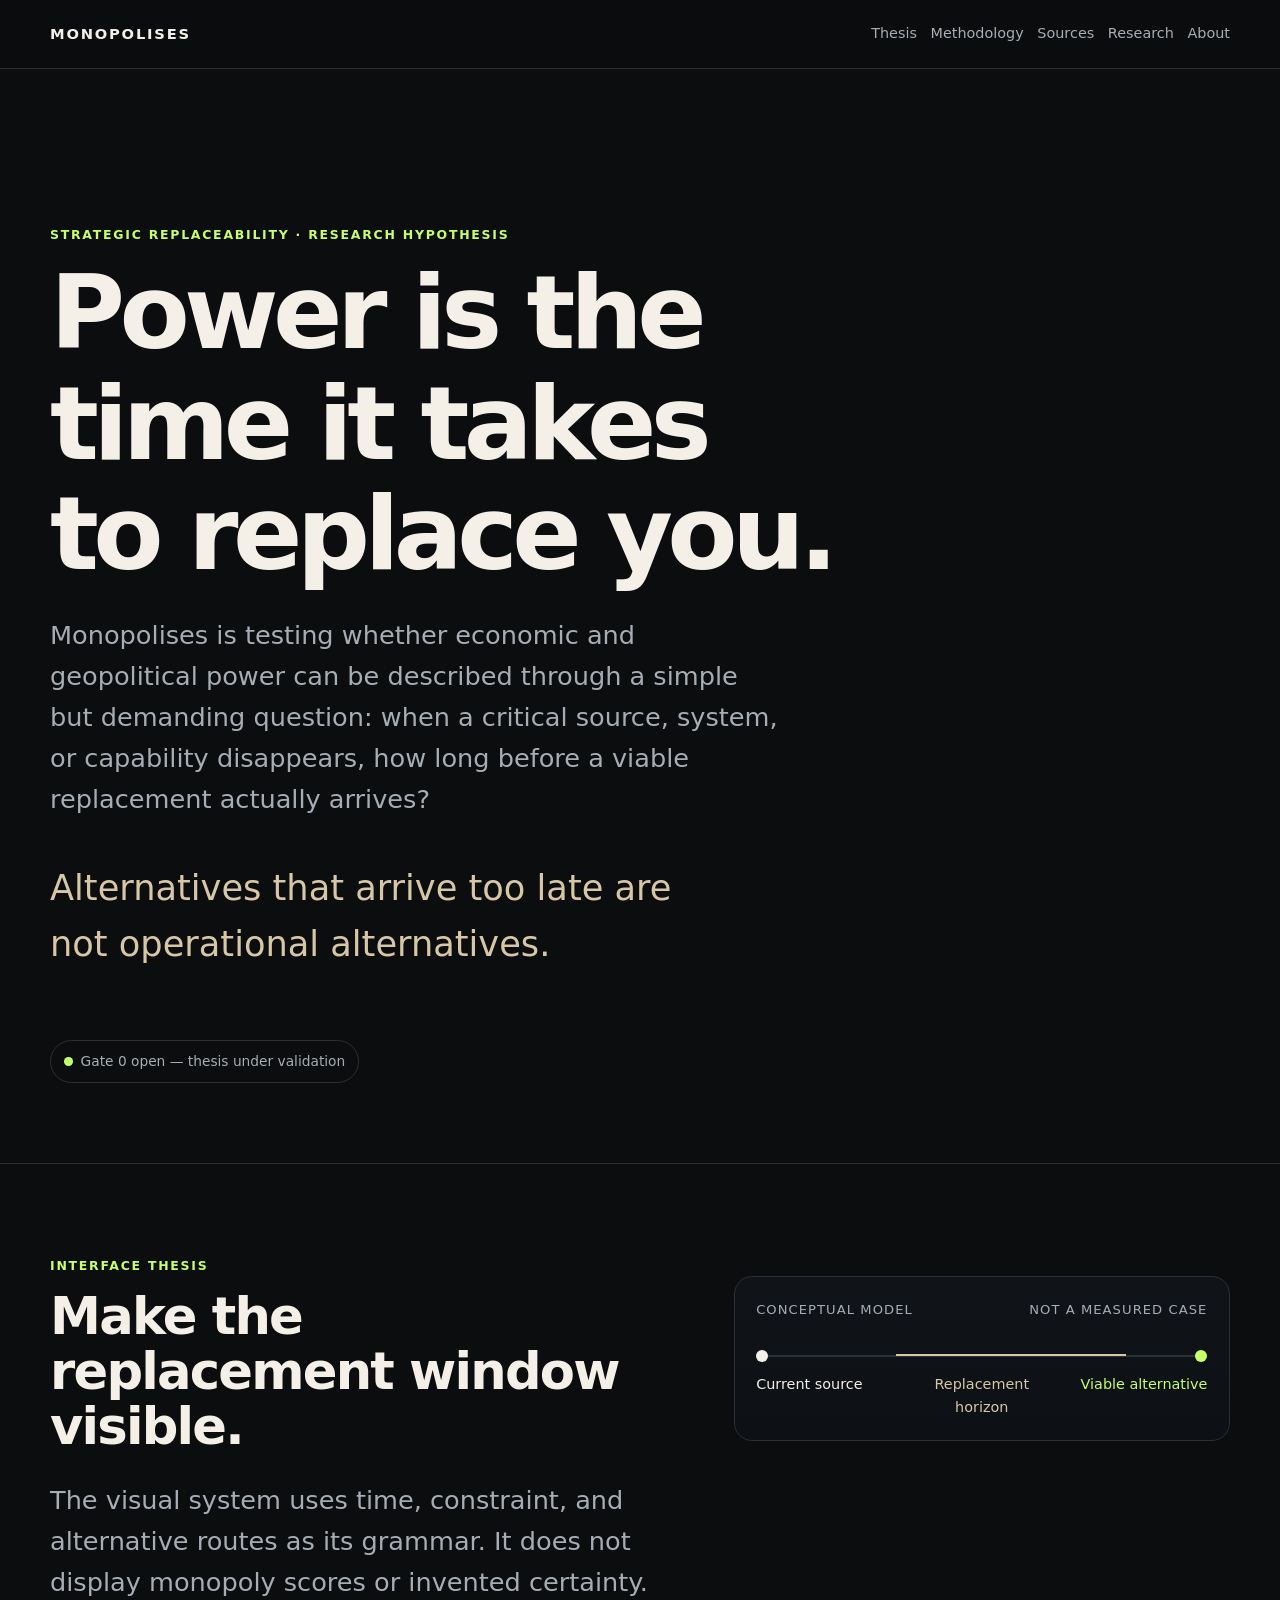
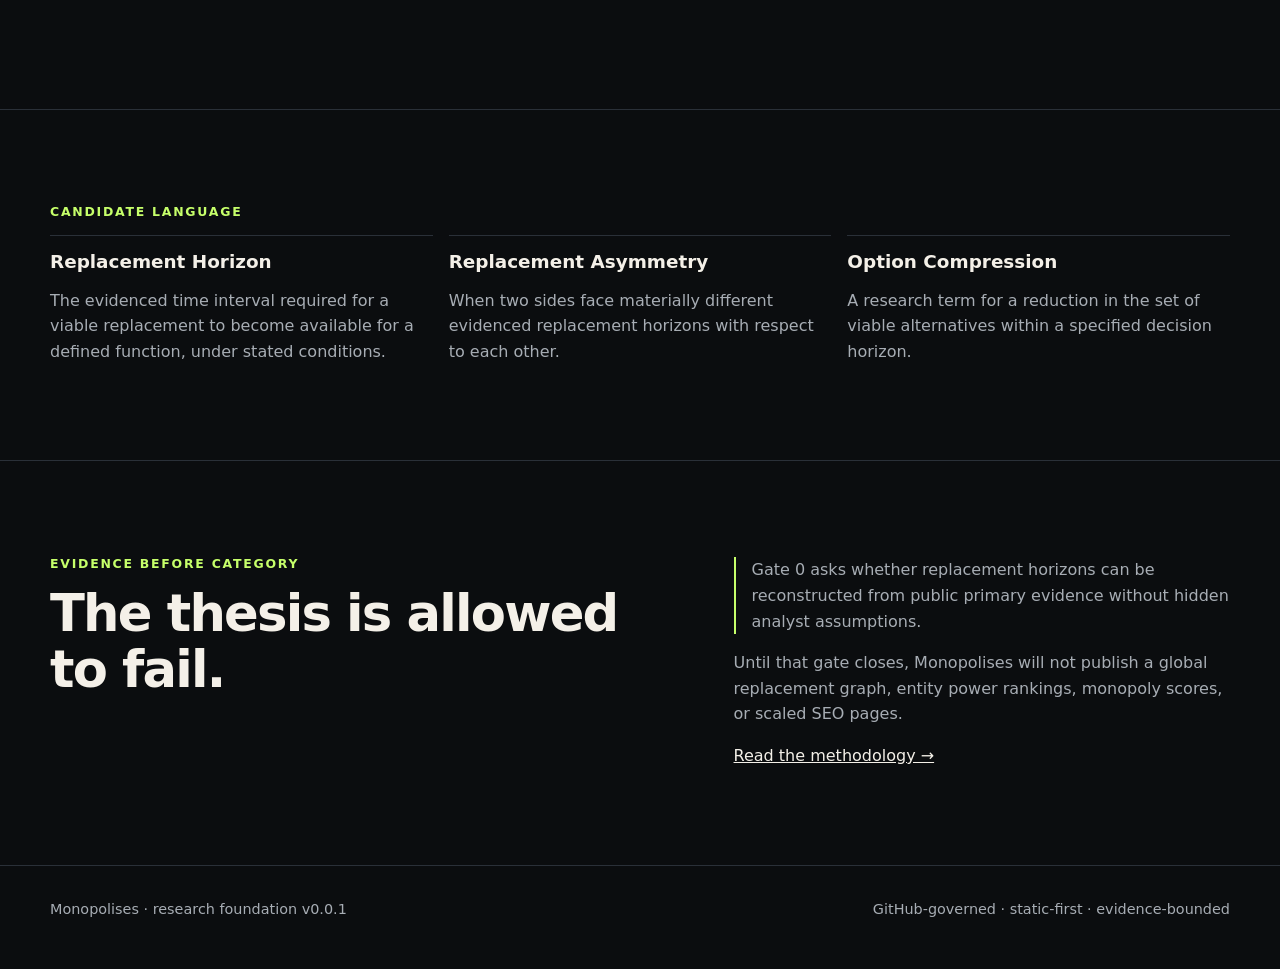
==== index.html @ 6e31a540 "Add Monopolises foundation v0.0.1" ====
<!doctype html>
<html lang="en">
<head>
  <meta charset="utf-8">
  <meta name="viewport" content="width=device-width,initial-scale=1">
  <title>Monopolises — Strategic Replaceability Research</title>
  <meta name="description" content="Monopolises is testing strategic replaceability: whether power can be understood through the evidenced time required to replace a critical source, system, or capability.">
  <link rel="canonical" href="https://monopolises.com/">
  <meta name="robots" content="index,follow,max-image-preview:large">
  <meta property="og:type" content="website">
  <meta property="og:title" content="Monopolises — Strategic Replaceability Research">
  <meta property="og:description" content="Power is the time it takes to replace you — a research thesis under validation.">
  <meta property="og:url" content="https://monopolises.com/">
  <link rel="stylesheet" href="/styles.css">
  <script type="application/ld+json">{"@context":"https://schema.org","@type":"WebSite","name":"Monopolises","url":"https://monopolises.com/","description":"A governed research project testing strategic replaceability and replacement horizons."}</script>
</head>
<body>
<header class="site-header">
  <div class="wrap nav">
    <a class="brand" href="/">MONOPOLISES</a>
    <nav class="nav-links" aria-label="Primary">
      <a href="/thesis/">Thesis</a><a href="/methodology/">Methodology</a><a href="/sources/">Sources</a><a href="/research/">Research</a><a href="/about/">About</a>
    </nav>
  </div>
</header>
<main>
  <section class="hero">
    <div class="wrap">
      <p class="kicker">Strategic replaceability · research hypothesis</p>
      <h1>Power is the time it takes to replace you.</h1>
      <p class="lede">Monopolises is testing whether economic and geopolitical power can be described through a simple but demanding question: when a critical source, system, or capability disappears, how long before a viable replacement actually arrives?</p>
      <p class="thesis-line">Alternatives that arrive too late are not operational alternatives.</p>
      <div class="status">Gate 0 open — thesis under validation</div>
    </div>
  </section>

  <section class="section">
    <div class="wrap grid-2">
      <div>
        <p class="kicker">Interface thesis</p>
        <h2>Make the replacement window visible.</h2>
        <p class="lede">The visual system uses time, constraint, and alternative routes as its grammar. It does not display monopoly scores or invented certainty.</p>
      </div>
      <div class="horizon" role="img" aria-label="Conceptual replacement horizon from current source to viable alternative, with an evidence-bounded interval between them.">
        <div class="horizon-head"><span>Conceptual model</span><span>Not a measured case</span></div>
        <div class="track"><span class="window"></span></div>
        <div class="markers"><div>Current source</div><div>Replacement horizon</div><div>Viable alternative</div></div>
      </div>
    </div>
  </section>

  <section class="section">
    <div class="wrap">
      <p class="kicker">Candidate language</p>
      <div class="cards">
        <article class="card"><h3>Replacement Horizon</h3><p>The evidenced time interval required for a viable replacement to become available for a defined function, under stated conditions.</p></article>
        <article class="card"><h3>Replacement Asymmetry</h3><p>When two sides face materially different evidenced replacement horizons with respect to each other.</p></article>
        <article class="card"><h3>Option Compression</h3><p>A research term for a reduction in the set of viable alternatives within a specified decision horizon.</p></article>
      </div>
    </div>
  </section>

  <section class="section">
    <div class="wrap grid-2">
      <div><p class="kicker">Evidence before category</p><h2>The thesis is allowed to fail.</h2></div>
      <div>
        <p class="callout">Gate 0 asks whether replacement horizons can be reconstructed from public primary evidence without hidden analyst assumptions.</p>
        <p class="muted">Until that gate closes, Monopolises will not publish a global replacement graph, entity power rankings, monopoly scores, or scaled SEO pages.</p>
        <p><a href="/methodology/">Read the methodology →</a></p>
      </div>
    </div>
  </section>
</main>
<footer><div class="wrap"><span>Monopolises · research foundation v0.0.1</span><span>GitHub-governed · static-first · evidence-bounded</span></div></footer>
</body>
</html>
---- styles.css ----
:root {
  --bg: #0b0d0f;
  --panel: #11151a;
  --text: #f4f0e8;
  --muted: #a7adb4;
  --line: #2a3038;
  --signal: #c6ff6a;
  --warm: #d7c7a7;
  --max: 1180px;
}

* { box-sizing: border-box; }
html { scroll-behavior: smooth; }
body {
  margin: 0;
  font-family: Inter, ui-sans-serif, system-ui, -apple-system, BlinkMacSystemFont, "Segoe UI", sans-serif;
  background: var(--bg);
  color: var(--text);
  line-height: 1.6;
}
a { color: inherit; }
a:focus-visible { outline: 2px solid var(--signal); outline-offset: 4px; }
.wrap { width: min(calc(100% - 2rem), var(--max)); margin-inline: auto; }
.site-header {
  position: sticky;
  top: 0;
  z-index: 10;
  backdrop-filter: blur(12px);
  background: color-mix(in srgb, var(--bg) 86%, transparent);
  border-bottom: 1px solid var(--line);
}
.nav { display: flex; align-items: center; justify-content: space-between; gap: 1rem; min-height: 68px; }
.brand { text-decoration: none; font-weight: 800; letter-spacing: .12em; font-size: .92rem; }
.nav-links { display: flex; flex-wrap: wrap; gap: .85rem; }
.nav-links a { text-decoration: none; color: var(--muted); font-size: .9rem; }
.nav-links a:hover { color: var(--text); }
.hero { padding: 9rem 0 5rem; }
.kicker { color: var(--signal); text-transform: uppercase; letter-spacing: .14em; font-size: .78rem; font-weight: 700; }
h1, h2, h3 { line-height: 1.08; margin: 0 0 1rem; }
h1 { font-size: clamp(3rem, 8vw, 7.4rem); letter-spacing: -.055em; max-width: 11ch; }
h2 { font-size: clamp(2rem, 4vw, 3.6rem); letter-spacing: -.035em; }
h3 { font-size: 1.15rem; }
.lede { font-size: clamp(1.2rem, 2vw, 1.7rem); color: var(--muted); max-width: 46rem; }
.thesis-line { margin-top: 2.5rem; font-size: clamp(1.35rem, 3vw, 2.2rem); max-width: 28ch; color: var(--warm); }
.status { display: inline-flex; gap: .5rem; align-items: center; margin-top: 2rem; padding: .6rem .8rem; border: 1px solid var(--line); border-radius: 999px; color: var(--muted); font-size: .86rem; }
.status::before { content: ""; width: .55rem; height: .55rem; border-radius: 50%; background: var(--signal); }
.section { padding: 5rem 0; border-top: 1px solid var(--line); }
.grid-2 { display: grid; grid-template-columns: 1.1fr .9fr; gap: clamp(2rem, 6vw, 6rem); align-items: start; }
.panel { border: 1px solid var(--line); background: var(--panel); padding: 1.25rem; border-radius: 16px; }
.horizon { margin-top: 2rem; border: 1px solid var(--line); border-radius: 18px; padding: 1.35rem; background: linear-gradient(180deg, #101419, #0d1014); }
.horizon-head { display:flex; justify-content:space-between; gap:1rem; color:var(--muted); font-size:.82rem; text-transform:uppercase; letter-spacing:.08em; }
.track { position: relative; margin: 2.2rem 0 1rem; height: 2px; background: var(--line); }
.track::before { content:""; position:absolute; left:0; top:-5px; width:12px; height:12px; border-radius:50%; background:var(--text); }
.track::after { content:""; position:absolute; right:0; top:-5px; width:12px; height:12px; border-radius:50%; background:var(--signal); }
.window { position:absolute; left:31%; right:18%; top:-1px; height:2px; background:var(--warm); }
.markers { display:grid; grid-template-columns: 1fr 1fr 1fr; gap:1rem; font-size:.9rem; }
.markers div:nth-child(2) { text-align:center; color:var(--warm); }
.markers div:nth-child(3) { text-align:right; color:var(--signal); }
.cards { display:grid; grid-template-columns:repeat(3,minmax(0,1fr)); gap:1rem; }
.card { border-top: 1px solid var(--line); padding-top: 1rem; }
.card p, .muted { color: var(--muted); }
.callout { border-left: 2px solid var(--signal); padding-left: 1rem; color: var(--muted); }
.content { max-width: 760px; }
.content p, .content li { color: var(--muted); }
.content strong { color: var(--text); }
.content code { color: var(--signal); }
.breadcrumb { padding-top: 2rem; color: var(--muted); font-size: .9rem; }
.breadcrumb a { color: var(--muted); }
.page-head { padding: 5rem 0 3rem; }
.page-head h1 { font-size: clamp(2.8rem, 6vw, 5.2rem); max-width: 13ch; }
footer { border-top:1px solid var(--line); padding:2rem 0 3rem; color:var(--muted); font-size:.9rem; }
footer .wrap { display:flex; justify-content:space-between; gap:1rem; flex-wrap:wrap; }

@media (max-width: 800px) {
  .hero { padding-top: 6rem; }
  .grid-2, .cards { grid-template-columns: 1fr; }
  .nav { align-items:flex-start; padding-block: 1rem; }
  .nav-links { justify-content:flex-end; }
}

@media (prefers-reduced-motion: reduce) {
  html { scroll-behavior: auto; }
}
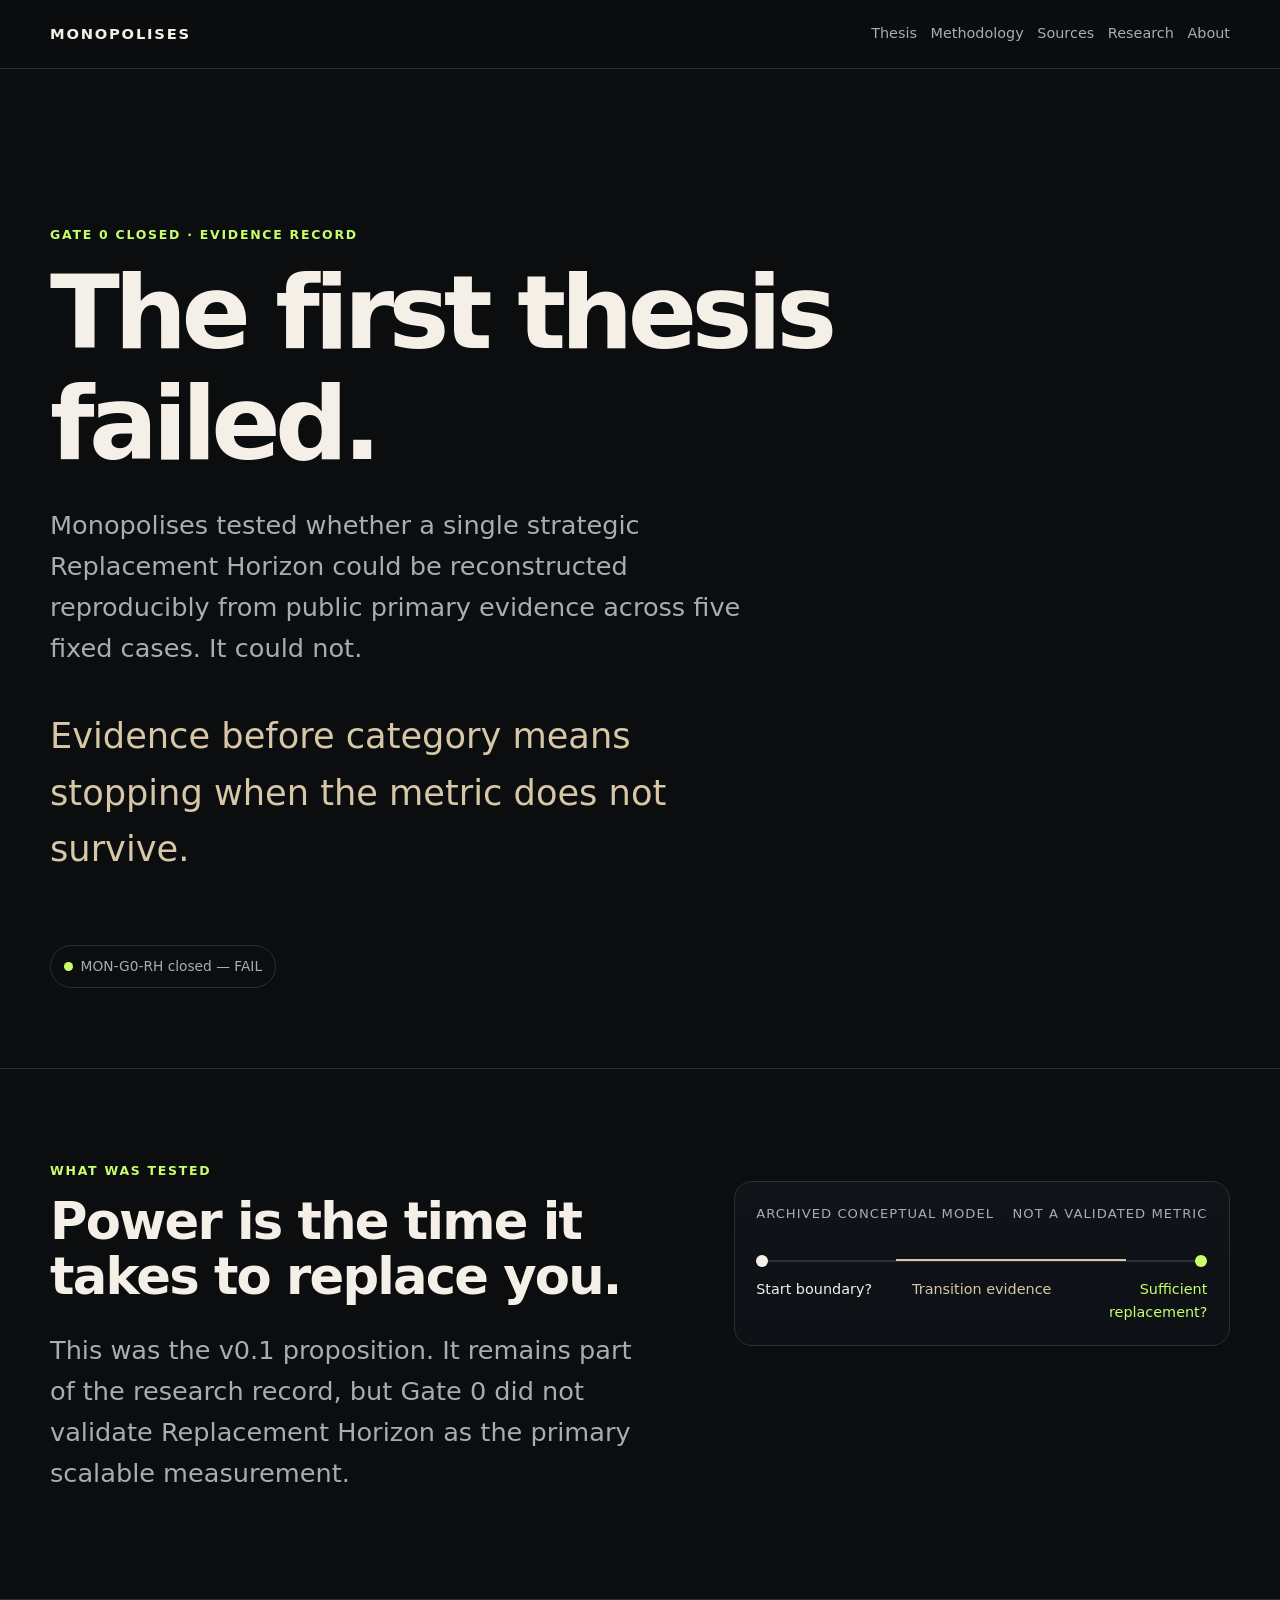
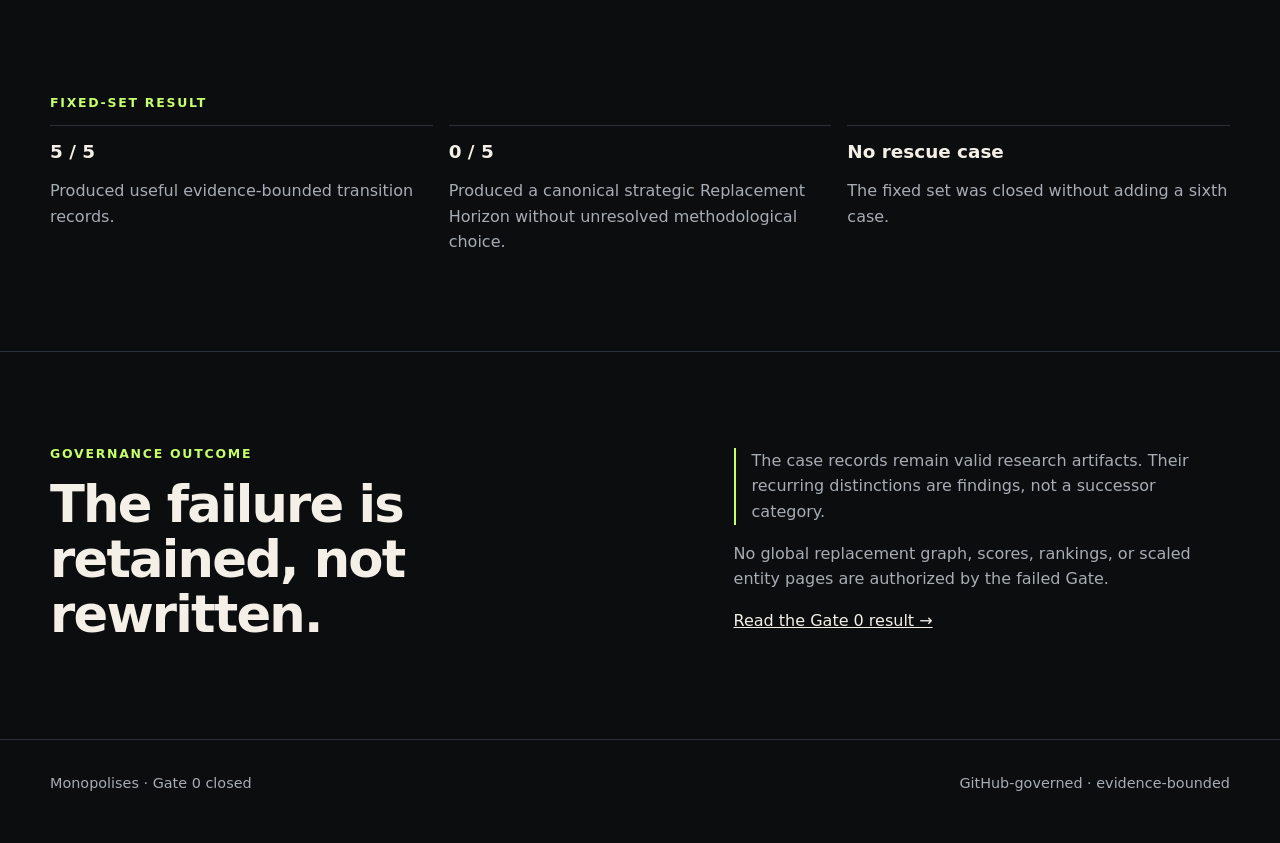
==== commit ea91eabe: "Add files via upload" ====
--- a/index.html
+++ b/index.html
@@ -1,76 +1,6 @@
-<!doctype html>
-<html lang="en">
-<head>
-  <meta charset="utf-8">
-  <meta name="viewport" content="width=device-width,initial-scale=1">
-  <title>Monopolises — Strategic Replaceability Research</title>
-  <meta name="description" content="Monopolises is testing strategic replaceability: whether power can be understood through the evidenced time required to replace a critical source, system, or capability.">
-  <link rel="canonical" href="https://monopolises.com/">
-  <meta name="robots" content="index,follow,max-image-preview:large">
-  <meta property="og:type" content="website">
-  <meta property="og:title" content="Monopolises — Strategic Replaceability Research">
-  <meta property="og:description" content="Power is the time it takes to replace you — a research thesis under validation.">
-  <meta property="og:url" content="https://monopolises.com/">
-  <link rel="stylesheet" href="/styles.css">
-  <script type="application/ld+json">{"@context":"https://schema.org","@type":"WebSite","name":"Monopolises","url":"https://monopolises.com/","description":"A governed research project testing strategic replaceability and replacement horizons."}</script>
-</head>
-<body>
-<header class="site-header">
-  <div class="wrap nav">
-    <a class="brand" href="/">MONOPOLISES</a>
-    <nav class="nav-links" aria-label="Primary">
-      <a href="/thesis/">Thesis</a><a href="/methodology/">Methodology</a><a href="/sources/">Sources</a><a href="/research/">Research</a><a href="/about/">About</a>
-    </nav>
-  </div>
-</header>
-<main>
-  <section class="hero">
-    <div class="wrap">
-      <p class="kicker">Strategic replaceability · research hypothesis</p>
-      <h1>Power is the time it takes to replace you.</h1>
-      <p class="lede">Monopolises is testing whether economic and geopolitical power can be described through a simple but demanding question: when a critical source, system, or capability disappears, how long before a viable replacement actually arrives?</p>
-      <p class="thesis-line">Alternatives that arrive too late are not operational alternatives.</p>
-      <div class="status">Gate 0 open — thesis under validation</div>
-    </div>
-  </section>
-
-  <section class="section">
-    <div class="wrap grid-2">
-      <div>
-        <p class="kicker">Interface thesis</p>
-        <h2>Make the replacement window visible.</h2>
-        <p class="lede">The visual system uses time, constraint, and alternative routes as its grammar. It does not display monopoly scores or invented certainty.</p>
-      </div>
-      <div class="horizon" role="img" aria-label="Conceptual replacement horizon from current source to viable alternative, with an evidence-bounded interval between them.">
-        <div class="horizon-head"><span>Conceptual model</span><span>Not a measured case</span></div>
-        <div class="track"><span class="window"></span></div>
-        <div class="markers"><div>Current source</div><div>Replacement horizon</div><div>Viable alternative</div></div>
-      </div>
-    </div>
-  </section>
-
-  <section class="section">
-    <div class="wrap">
-      <p class="kicker">Candidate language</p>
-      <div class="cards">
-        <article class="card"><h3>Replacement Horizon</h3><p>The evidenced time interval required for a viable replacement to become available for a defined function, under stated conditions.</p></article>
-        <article class="card"><h3>Replacement Asymmetry</h3><p>When two sides face materially different evidenced replacement horizons with respect to each other.</p></article>
-        <article class="card"><h3>Option Compression</h3><p>A research term for a reduction in the set of viable alternatives within a specified decision horizon.</p></article>
-      </div>
-    </div>
-  </section>
-
-  <section class="section">
-    <div class="wrap grid-2">
-      <div><p class="kicker">Evidence before category</p><h2>The thesis is allowed to fail.</h2></div>
-      <div>
-        <p class="callout">Gate 0 asks whether replacement horizons can be reconstructed from public primary evidence without hidden analyst assumptions.</p>
-        <p class="muted">Until that gate closes, Monopolises will not publish a global replacement graph, entity power rankings, monopoly scores, or scaled SEO pages.</p>
-        <p><a href="/methodology/">Read the methodology →</a></p>
-      </div>
-    </div>
-  </section>
-</main>
-<footer><div class="wrap"><span>Monopolises · research foundation v0.0.1</span><span>GitHub-governed · static-first · evidence-bounded</span></div></footer>
-</body>
-</html>
+<!doctype html><html lang="en"><head><meta charset="utf-8"><meta name="viewport" content="width=device-width,initial-scale=1"><title>Monopolises — Gate 0 Research Record</title><meta name="description" content="Monopolises tested Strategic Replaceability through a fixed five-case evidence gate. Gate 0 closed as FAIL."><link rel="canonical" href="https://monopolises.com/"><meta name="robots" content="index,follow,max-image-preview:large"><meta property="og:type" content="website"><meta property="og:title" content="Monopolises — Gate 0 Research Record"><meta property="og:description" content="Evidence before category: the first Monopolises measurement thesis did not pass Gate 0."><meta property="og:url" content="https://monopolises.com/"><link rel="stylesheet" href="/styles.css"></head><body>
+<header class="site-header"><div class="wrap nav"><a class="brand" href="/">MONOPOLISES</a><nav class="nav-links" aria-label="Primary"><a href="/thesis/">Thesis</a><a href="/methodology/">Methodology</a><a href="/sources/">Sources</a><a href="/research/">Research</a><a href="/about/">About</a></nav></div></header>
+<main><section class="hero"><div class="wrap"><p class="kicker">Gate 0 closed · evidence record</p><h1>The first thesis failed.</h1><p class="lede">Monopolises tested whether a single strategic Replacement Horizon could be reconstructed reproducibly from public primary evidence across five fixed cases. It could not.</p><p class="thesis-line">Evidence before category means stopping when the metric does not survive.</p><div class="status">MON-G0-RH closed — FAIL</div></div></section>
+<section class="section"><div class="wrap grid-2"><div><p class="kicker">What was tested</p><h2>Power is the time it takes to replace you.</h2><p class="lede">This was the v0.1 proposition. It remains part of the research record, but Gate 0 did not validate Replacement Horizon as the primary scalable measurement.</p></div><div class="horizon" role="img" aria-label="Archived conceptual replacement horizon model."><div class="horizon-head"><span>Archived conceptual model</span><span>Not a validated metric</span></div><div class="track"><span class="window"></span></div><div class="markers"><div>Start boundary?</div><div>Transition evidence</div><div>Sufficient replacement?</div></div></div></div></section>
+<section class="section"><div class="wrap"><p class="kicker">Fixed-set result</p><div class="cards"><article class="card"><h3>5 / 5</h3><p>Produced useful evidence-bounded transition records.</p></article><article class="card"><h3>0 / 5</h3><p>Produced a canonical strategic Replacement Horizon without unresolved methodological choice.</p></article><article class="card"><h3>No rescue case</h3><p>The fixed set was closed without adding a sixth case.</p></article></div></div></section>
+<section class="section"><div class="wrap grid-2"><div><p class="kicker">Governance outcome</p><h2>The failure is retained, not rewritten.</h2></div><div><p class="callout">The case records remain valid research artifacts. Their recurring distinctions are findings, not a successor category.</p><p class="muted">No global replacement graph, scores, rankings, or scaled entity pages are authorized by the failed Gate.</p><p><a href="/research/">Read the Gate 0 result →</a></p></div></div></section></main><footer><div class="wrap"><span>Monopolises · Gate 0 closed</span><span>GitHub-governed · evidence-bounded</span></div></footer></body></html>
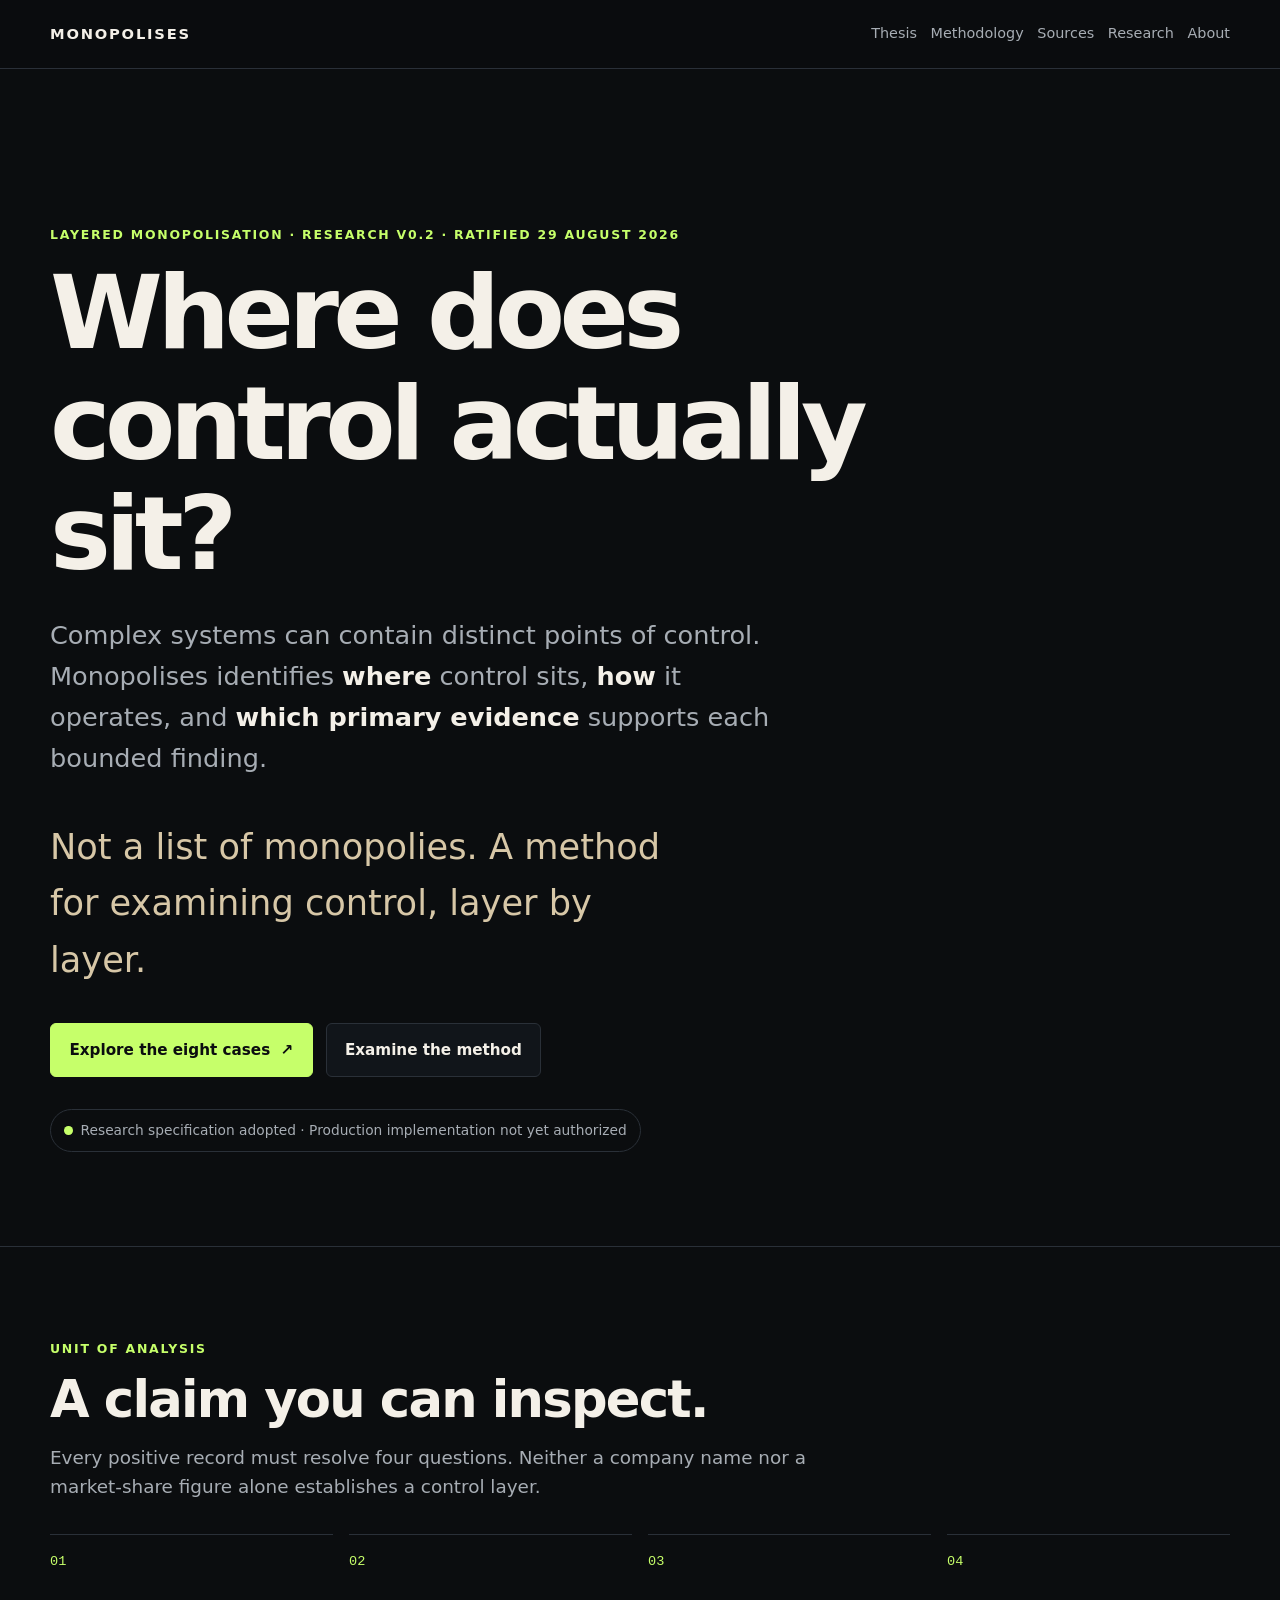
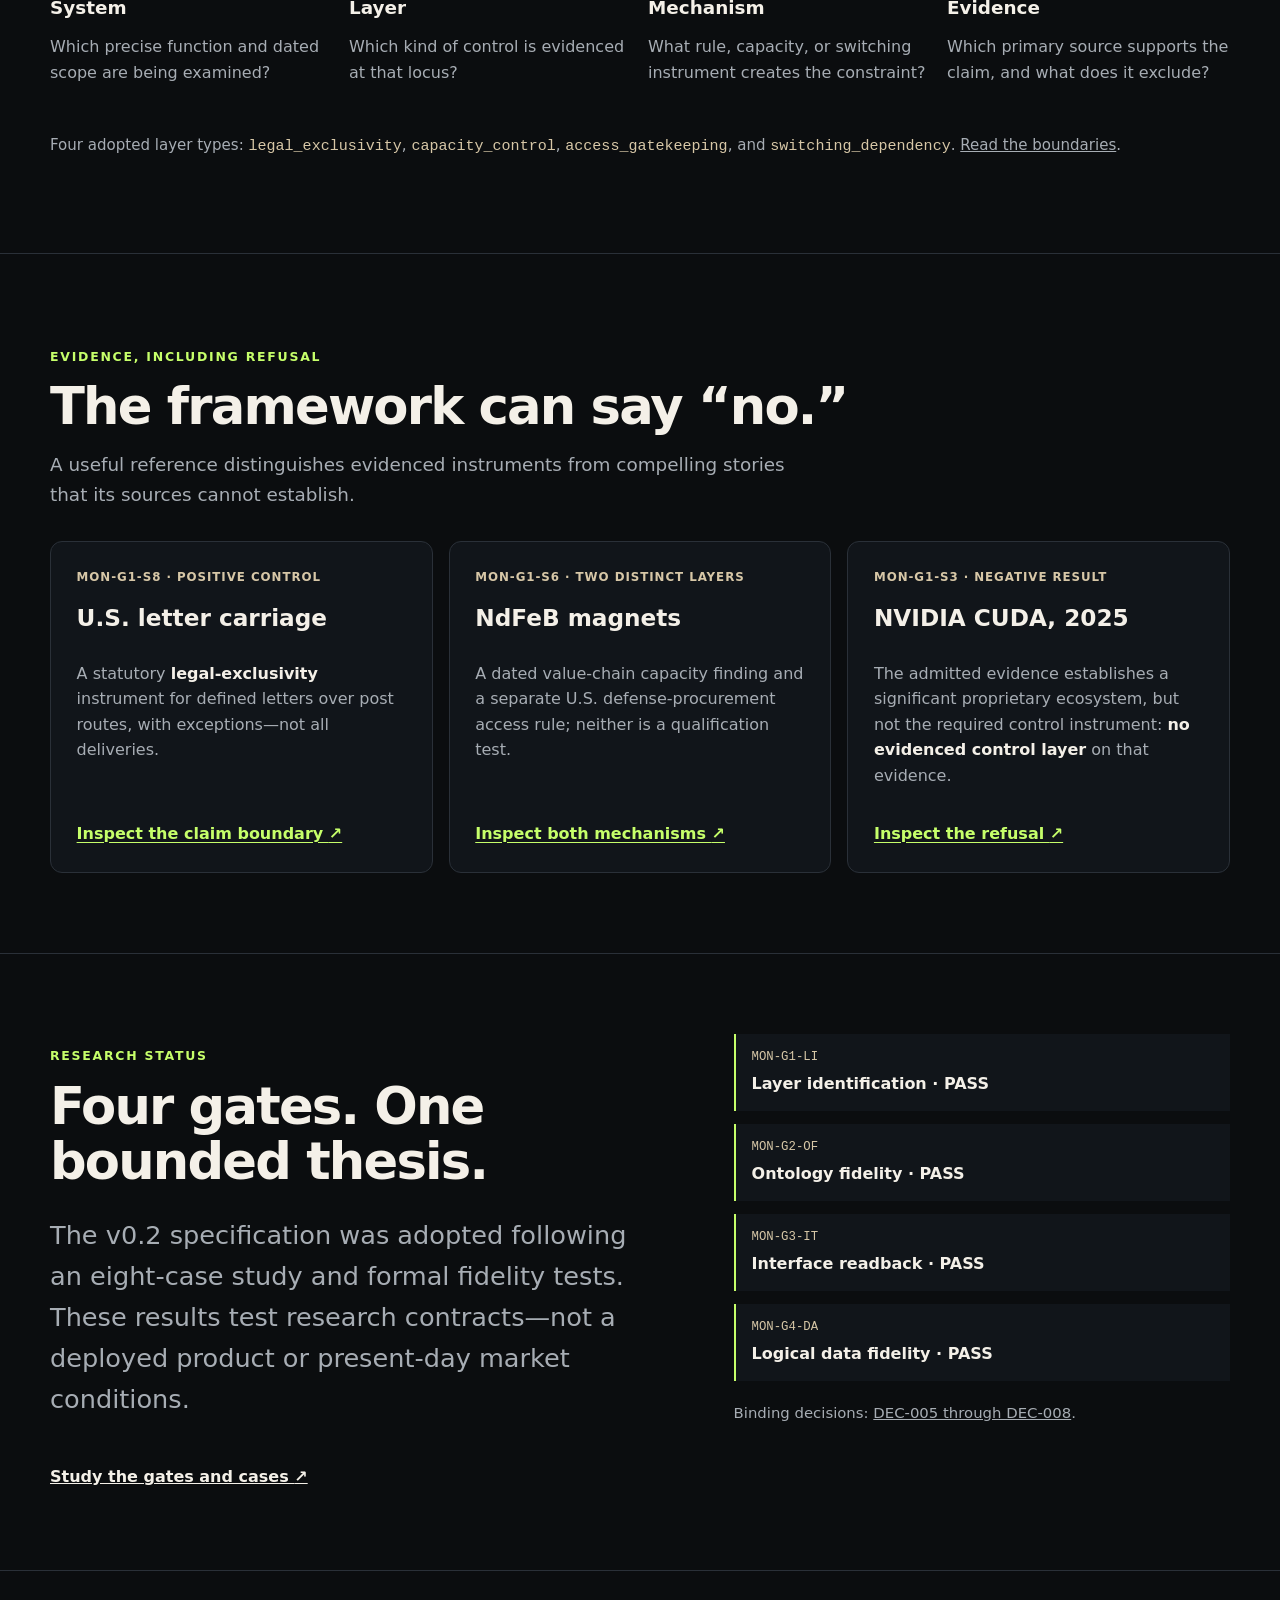
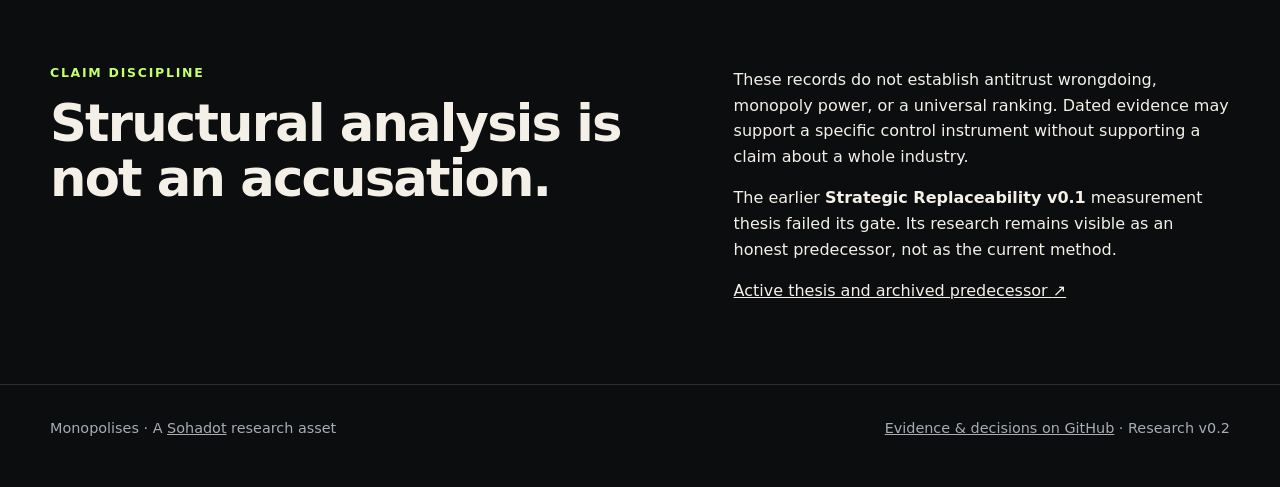
==== commit 038a057a: "Sync public research pages with adopted Monopolises v0.2 state" ====
--- a/index.html
+++ b/index.html
@@ -1,6 +1,64 @@
-<!doctype html><html lang="en"><head><meta charset="utf-8"><meta name="viewport" content="width=device-width,initial-scale=1"><title>Monopolises — Gate 0 Research Record</title><meta name="description" content="Monopolises tested Strategic Replaceability through a fixed five-case evidence gate. Gate 0 closed as FAIL."><link rel="canonical" href="https://monopolises.com/"><meta name="robots" content="index,follow,max-image-preview:large"><meta property="og:type" content="website"><meta property="og:title" content="Monopolises — Gate 0 Research Record"><meta property="og:description" content="Evidence before category: the first Monopolises measurement thesis did not pass Gate 0."><meta property="og:url" content="https://monopolises.com/"><link rel="stylesheet" href="/styles.css"></head><body>
-<header class="site-header"><div class="wrap nav"><a class="brand" href="/">MONOPOLISES</a><nav class="nav-links" aria-label="Primary"><a href="/thesis/">Thesis</a><a href="/methodology/">Methodology</a><a href="/sources/">Sources</a><a href="/research/">Research</a><a href="/about/">About</a></nav></div></header>
-<main><section class="hero"><div class="wrap"><p class="kicker">Gate 0 closed · evidence record</p><h1>The first thesis failed.</h1><p class="lede">Monopolises tested whether a single strategic Replacement Horizon could be reconstructed reproducibly from public primary evidence across five fixed cases. It could not.</p><p class="thesis-line">Evidence before category means stopping when the metric does not survive.</p><div class="status">MON-G0-RH closed — FAIL</div></div></section>
-<section class="section"><div class="wrap grid-2"><div><p class="kicker">What was tested</p><h2>Power is the time it takes to replace you.</h2><p class="lede">This was the v0.1 proposition. It remains part of the research record, but Gate 0 did not validate Replacement Horizon as the primary scalable measurement.</p></div><div class="horizon" role="img" aria-label="Archived conceptual replacement horizon model."><div class="horizon-head"><span>Archived conceptual model</span><span>Not a validated metric</span></div><div class="track"><span class="window"></span></div><div class="markers"><div>Start boundary?</div><div>Transition evidence</div><div>Sufficient replacement?</div></div></div></div></section>
-<section class="section"><div class="wrap"><p class="kicker">Fixed-set result</p><div class="cards"><article class="card"><h3>5 / 5</h3><p>Produced useful evidence-bounded transition records.</p></article><article class="card"><h3>0 / 5</h3><p>Produced a canonical strategic Replacement Horizon without unresolved methodological choice.</p></article><article class="card"><h3>No rescue case</h3><p>The fixed set was closed without adding a sixth case.</p></article></div></div></section>
-<section class="section"><div class="wrap grid-2"><div><p class="kicker">Governance outcome</p><h2>The failure is retained, not rewritten.</h2></div><div><p class="callout">The case records remain valid research artifacts. Their recurring distinctions are findings, not a successor category.</p><p class="muted">No global replacement graph, scores, rankings, or scaled entity pages are authorized by the failed Gate.</p><p><a href="/research/">Read the Gate 0 result →</a></p></div></div></section></main><footer><div class="wrap"><span>Monopolises · Gate 0 closed</span><span>GitHub-governed · evidence-bounded</span></div></footer></body></html>+<!doctype html>
+<html lang="en">
+<head>
+  <meta charset="utf-8">
+  <meta name="viewport" content="width=device-width, initial-scale=1">
+  <meta name="description" content="Monopolises is an evidence-governed reference on where structural control concentrates within systems. Explore the ratified Layered Monopolisation v0.2 thesis and eight bounded research cases.">
+  <meta name="robots" content="index,follow,max-image-preview:large">
+  <meta name="theme-color" content="#0b0d0f">
+  <meta property="og:type" content="website">
+  <meta property="og:title" content="Monopolises — Where Control Concentrates">
+  <meta property="og:description" content="A source-bounded reference for structural control: system, layer, mechanism, evidence. No monopoly scores or legal conclusions.">
+  <meta property="og:url" content="https://monopolises.com/">
+  <link rel="canonical" href="https://monopolises.com/">
+  <link rel="stylesheet" href="/styles.css">
+  <title>Monopolises — Where Control Concentrates</title>
+</head>
+<body>
+  <a class="skip-link" href="#main">Skip to content</a>
+  <header class="site-header"><div class="wrap nav"><a class="brand" href="/" aria-current="page">MONOPOLISES</a><nav class="nav-links" aria-label="Primary"><a href="/thesis/">Thesis</a><a href="/methodology/">Methodology</a><a href="/sources/">Sources</a><a href="/research/">Research</a><a href="/about/">About</a></nav></div></header>
+  <main id="main">
+    <section class="hero"><div class="wrap">
+      <p class="kicker">Layered Monopolisation · Research v0.2 · Ratified 29 August 2026</p>
+      <h1>Where does control actually sit?</h1>
+      <p class="lede">Complex systems can contain distinct points of control. Monopolises identifies <strong>where</strong> control sits, <strong>how</strong> it operates, and <strong>which primary evidence</strong> supports each bounded finding.</p>
+      <p class="thesis-line">Not a list of monopolies. A method for examining control, layer by layer.</p>
+      <div class="actions"><a class="button button-primary" href="/research/">Explore the eight cases <span aria-hidden="true">↗</span></a><a class="button button-secondary" href="/methodology/">Examine the method</a></div>
+      <p class="status">Research specification adopted · Production implementation not yet authorized</p>
+    </div></section>
+
+    <section class="section" aria-labelledby="unit"><div class="wrap">
+      <p class="kicker">Unit of analysis</p><h2 id="unit">A claim you can inspect.</h2>
+      <p class="section-intro">Every positive record must resolve four questions. Neither a company name nor a market-share figure alone establishes a control layer.</p>
+      <div class="cards cards-4">
+        <article class="card"><span class="ordinal">01</span><h3>System</h3><p>Which precise function and dated scope are being examined?</p></article>
+        <article class="card"><span class="ordinal">02</span><h3>Layer</h3><p>Which kind of control is evidenced at that locus?</p></article>
+        <article class="card"><span class="ordinal">03</span><h3>Mechanism</h3><p>What rule, capacity, or switching instrument creates the constraint?</p></article>
+        <article class="card"><span class="ordinal">04</span><h3>Evidence</h3><p>Which primary source supports the claim, and what does it exclude?</p></article>
+      </div>
+      <p class="small-note">Four adopted layer types: <code>legal_exclusivity</code>, <code>capacity_control</code>, <code>access_gatekeeping</code>, and <code>switching_dependency</code>. <a href="/thesis/">Read the boundaries</a>.</p>
+    </div></section>
+
+    <section class="section" aria-labelledby="refusals"><div class="wrap">
+      <p class="kicker">Evidence, including refusal</p><h2 id="refusals">The framework can say “no.”</h2>
+      <p class="section-intro">A useful reference distinguishes evidenced instruments from compelling stories that its sources cannot establish.</p>
+      <div class="cards">
+        <article class="case-card"><p class="case-id">MON-G1-S8 · Positive control</p><h3>U.S. letter carriage</h3><p>A statutory <strong>legal-exclusivity</strong> instrument for defined letters over post routes, with exceptions—not all deliveries.</p><a href="https://github.com/Sohadot/Monopolises/blob/main/research/v0.2/cases/MON-G1-S8.md">Inspect the claim boundary <span aria-hidden="true">↗</span></a></article>
+        <article class="case-card"><p class="case-id">MON-G1-S6 · Two distinct layers</p><h3>NdFeB magnets</h3><p>A dated value-chain capacity finding and a separate U.S. defense-procurement access rule; neither is a qualification test.</p><a href="https://github.com/Sohadot/Monopolises/blob/main/research/v0.2/cases/MON-G1-S6.md">Inspect both mechanisms <span aria-hidden="true">↗</span></a></article>
+        <article class="case-card"><p class="case-id">MON-G1-S3 · Negative result</p><h3>NVIDIA CUDA, 2025</h3><p>The admitted evidence establishes a significant proprietary ecosystem, but not the required control instrument: <strong>no evidenced control layer</strong> on that evidence.</p><a href="https://github.com/Sohadot/Monopolises/blob/main/research/v0.2/cases/MON-G1-S3.md">Inspect the refusal <span aria-hidden="true">↗</span></a></article>
+      </div>
+    </div></section>
+
+    <section class="section" aria-labelledby="gates"><div class="wrap grid-2">
+      <div><p class="kicker">Research status</p><h2 id="gates">Four gates. One bounded thesis.</h2><p class="lede">The v0.2 specification was adopted following an eight-case study and formal fidelity tests. These results test research contracts—not a deployed product or present-day market conditions.</p><a class="text-link" href="/research/">Study the gates and cases <span aria-hidden="true">↗</span></a></div>
+      <div class="gate-list"><div><span>MON-G1-LI</span><strong>Layer identification · PASS</strong></div><div><span>MON-G2-OF</span><strong>Ontology fidelity · PASS</strong></div><div><span>MON-G3-IT</span><strong>Interface readback · PASS</strong></div><div><span>MON-G4-DA</span><strong>Logical data fidelity · PASS</strong></div><p>Binding decisions: <a href="https://github.com/Sohadot/Monopolises/blob/main/DECISION_LOG.md">DEC-005 through DEC-008</a>.</p></div>
+    </div></section>
+
+    <section class="section" aria-labelledby="limits"><div class="wrap grid-2">
+      <div><p class="kicker">Claim discipline</p><h2 id="limits">Structural analysis is not an accusation.</h2></div>
+      <div><p>These records do not establish antitrust wrongdoing, monopoly power, or a universal ranking. Dated evidence may support a specific control instrument without supporting a claim about a whole industry.</p><p>The earlier <strong>Strategic Replaceability v0.1</strong> measurement thesis failed its gate. Its research remains visible as an honest predecessor, not as the current method.</p><a href="/thesis/">Active thesis and archived predecessor <span aria-hidden="true">↗</span></a></div>
+    </div></section>
+  </main>
+  <footer><div class="wrap"><span>Monopolises · A <a href="https://sohadot.com">Sohadot</a> research asset</span><span><a href="https://github.com/Sohadot/Monopolises">Evidence &amp; decisions on GitHub</a> · Research v0.2</span></div></footer>
+</body>
+</html>
--- a/styles.css
+++ b/styles.css
@@ -20,6 +20,8 @@
 }
 a { color: inherit; }
 a:focus-visible { outline: 2px solid var(--signal); outline-offset: 4px; }
+.skip-link { position: absolute; top: -7rem; left: 1rem; z-index: 20; padding: .65rem 1rem; color: var(--bg); background: var(--signal); font-weight: 700; }
+.skip-link:focus { top: 1rem; }
 .wrap { width: min(calc(100% - 2rem), var(--max)); margin-inline: auto; }
 .site-header {
   position: sticky;
@@ -34,17 +36,28 @@
 .nav-links { display: flex; flex-wrap: wrap; gap: .85rem; }
 .nav-links a { text-decoration: none; color: var(--muted); font-size: .9rem; }
 .nav-links a:hover { color: var(--text); }
+.nav-links a[aria-current="page"] { color: var(--text); text-decoration: underline; text-decoration-color: var(--signal); text-underline-offset: .45rem; }
 .hero { padding: 9rem 0 5rem; }
 .kicker { color: var(--signal); text-transform: uppercase; letter-spacing: .14em; font-size: .78rem; font-weight: 700; }
 h1, h2, h3 { line-height: 1.08; margin: 0 0 1rem; }
 h1 { font-size: clamp(3rem, 8vw, 7.4rem); letter-spacing: -.055em; max-width: 11ch; }
 h2 { font-size: clamp(2rem, 4vw, 3.6rem); letter-spacing: -.035em; }
 h3 { font-size: 1.15rem; }
+.hero h1 { max-width: 13ch; }
+.lede strong { color: var(--text); }
 .lede { font-size: clamp(1.2rem, 2vw, 1.7rem); color: var(--muted); max-width: 46rem; }
 .thesis-line { margin-top: 2.5rem; font-size: clamp(1.35rem, 3vw, 2.2rem); max-width: 28ch; color: var(--warm); }
 .status { display: inline-flex; gap: .5rem; align-items: center; margin-top: 2rem; padding: .6rem .8rem; border: 1px solid var(--line); border-radius: 999px; color: var(--muted); font-size: .86rem; }
 .status::before { content: ""; width: .55rem; height: .55rem; border-radius: 50%; background: var(--signal); }
 .section { padding: 5rem 0; border-top: 1px solid var(--line); }
+.section-intro { color: var(--muted); max-width: 48rem; font-size: 1.15rem; margin: 0 0 2rem; }
+.actions { display: flex; gap: .8rem; flex-wrap: wrap; margin-top: 2rem; }
+.button { display: inline-flex; justify-content: center; align-items: center; gap: .65rem; padding: .85rem 1.15rem; font-weight: 700; font-size: .95rem; text-decoration: none; border: 1px solid var(--line); border-radius: 6px; transition: background-color .18s ease, border-color .18s ease; }
+.button-primary { color: var(--bg); background: var(--signal); border-color: var(--signal); }
+.button-primary:hover { background: #e0ffad; }
+.button-secondary { background: var(--panel); }
+.button-secondary:hover { border-color: var(--warm); }
+.text-link { display: inline-block; margin-top: 1.2rem; font-weight: 700; }
 .grid-2 { display: grid; grid-template-columns: 1.1fr .9fr; gap: clamp(2rem, 6vw, 6rem); align-items: start; }
 .panel { border: 1px solid var(--line); background: var(--panel); padding: 1.25rem; border-radius: 16px; }
 .horizon { margin-top: 2rem; border: 1px solid var(--line); border-radius: 18px; padding: 1.35rem; background: linear-gradient(180deg, #101419, #0d1014); }
@@ -57,8 +70,29 @@
 .markers div:nth-child(2) { text-align:center; color:var(--warm); }
 .markers div:nth-child(3) { text-align:right; color:var(--signal); }
 .cards { display:grid; grid-template-columns:repeat(3,minmax(0,1fr)); gap:1rem; }
+.cards-4 { grid-template-columns: repeat(4, minmax(0, 1fr)); }
 .card { border-top: 1px solid var(--line); padding-top: 1rem; }
 .card p, .muted { color: var(--muted); }
+.card a { color: var(--signal); }
+.ordinal { display: block; margin-bottom: 1.6rem; font-family: ui-monospace, monospace; color: var(--signal); font-size: .85rem; }
+.small-note { margin-top: 2rem; font-size: .94rem; color: var(--muted); }
+.small-note code, .case-card code { color: var(--warm); overflow-wrap: anywhere; }
+.case-grid { display: grid; grid-template-columns: repeat(2, minmax(0,1fr)); gap: 1rem; }
+.case-card { display: flex; flex-direction: column; min-width: 0; padding: 1.6rem; border: 1px solid var(--line); background: var(--panel); border-radius: 12px; }
+.case-card h3 { margin-bottom: .75rem; font-size: 1.45rem; line-height: 1.22; }
+.case-card p { color: var(--muted); }
+.case-card p strong { color: var(--text); }
+.case-card a { margin-top: auto; padding-top: 1rem; color: var(--signal); text-decoration-thickness: 1px; text-underline-offset: .2rem; font-weight: 650; }
+.case-card .case-id { margin: 0 0 1.1rem; color: var(--warm); text-transform: uppercase; letter-spacing: .08em; font-size: .74rem; font-weight: 750; }
+.type-chip { display: inline-block; margin: .1rem .1rem .1rem 0; padding: .14rem .4rem; border: 1px solid #63765b; border-radius: 3px; color: #d7f5bf; font-family: ui-monospace, monospace; font-size: .72rem; overflow-wrap: anywhere; }
+.type-negative { border-color: #7a7183; color: #d3c6e0; }
+.gate-list { display: grid; gap: .8rem; }
+.gate-list > div { padding: .9rem 1rem; border-left: 2px solid var(--signal); background: var(--panel); }
+.gate-list > div > span { display: block; margin-bottom: .2rem; color: var(--warm); font-family: ui-monospace, monospace; font-size: .77rem; }
+.gate-list strong { color: var(--text); }
+.gate-list p { margin: .5rem 0 0; font-size: .93rem; color: var(--muted); }
+.principles { padding-left: 1.3rem; }
+.principles li { margin: 0 0 .75rem; }
 .callout { border-left: 2px solid var(--signal); padding-left: 1rem; color: var(--muted); }
 .content { max-width: 760px; }
 .content p, .content li { color: var(--muted); }
@@ -73,9 +107,13 @@
 
 @media (max-width: 800px) {
   .hero { padding-top: 6rem; }
-  .grid-2, .cards { grid-template-columns: 1fr; }
+  .grid-2, .cards, .case-grid { grid-template-columns: 1fr; }
   .nav { align-items:flex-start; padding-block: 1rem; }
   .nav-links { justify-content:flex-end; }
+}
+
+@media (min-width: 801px) and (max-width: 1020px) {
+  .cards-4 { grid-template-columns: repeat(2, minmax(0,1fr)); }
 }
 
 @media (prefers-reduced-motion: reduce) {
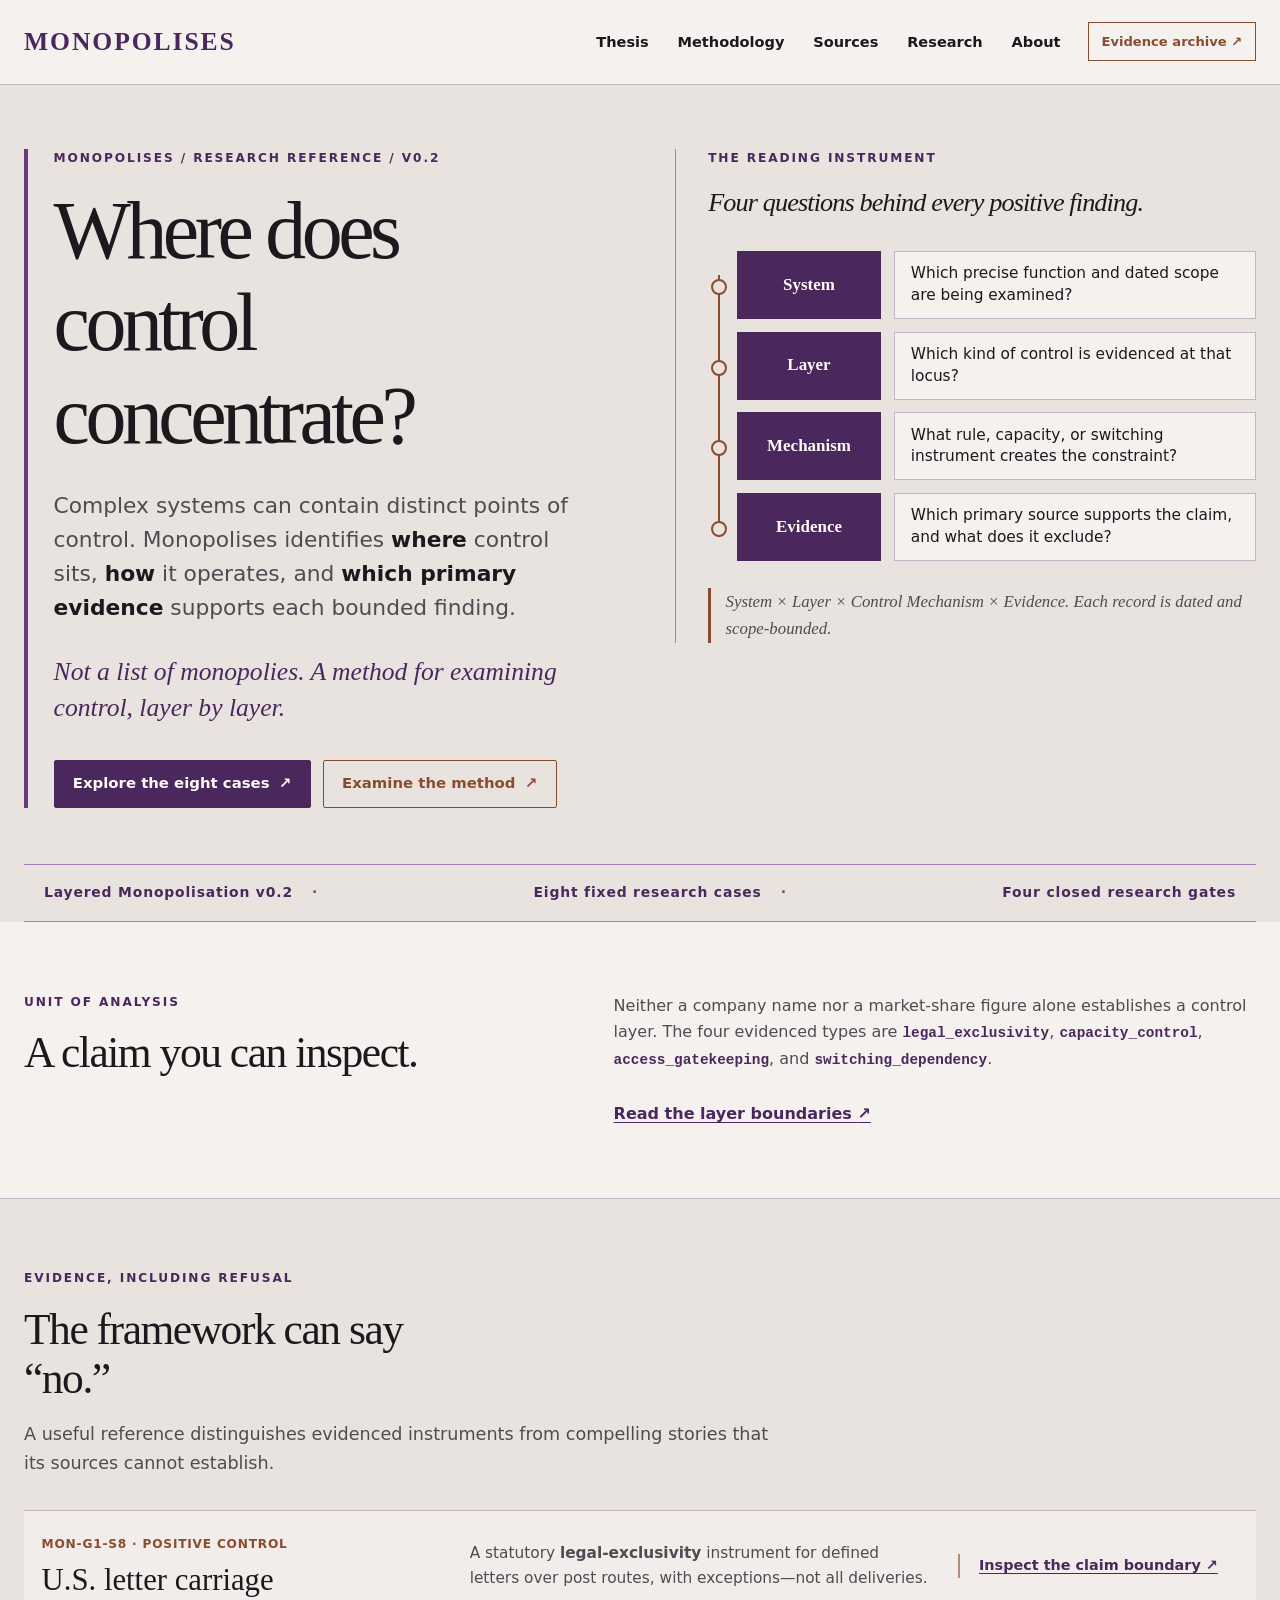
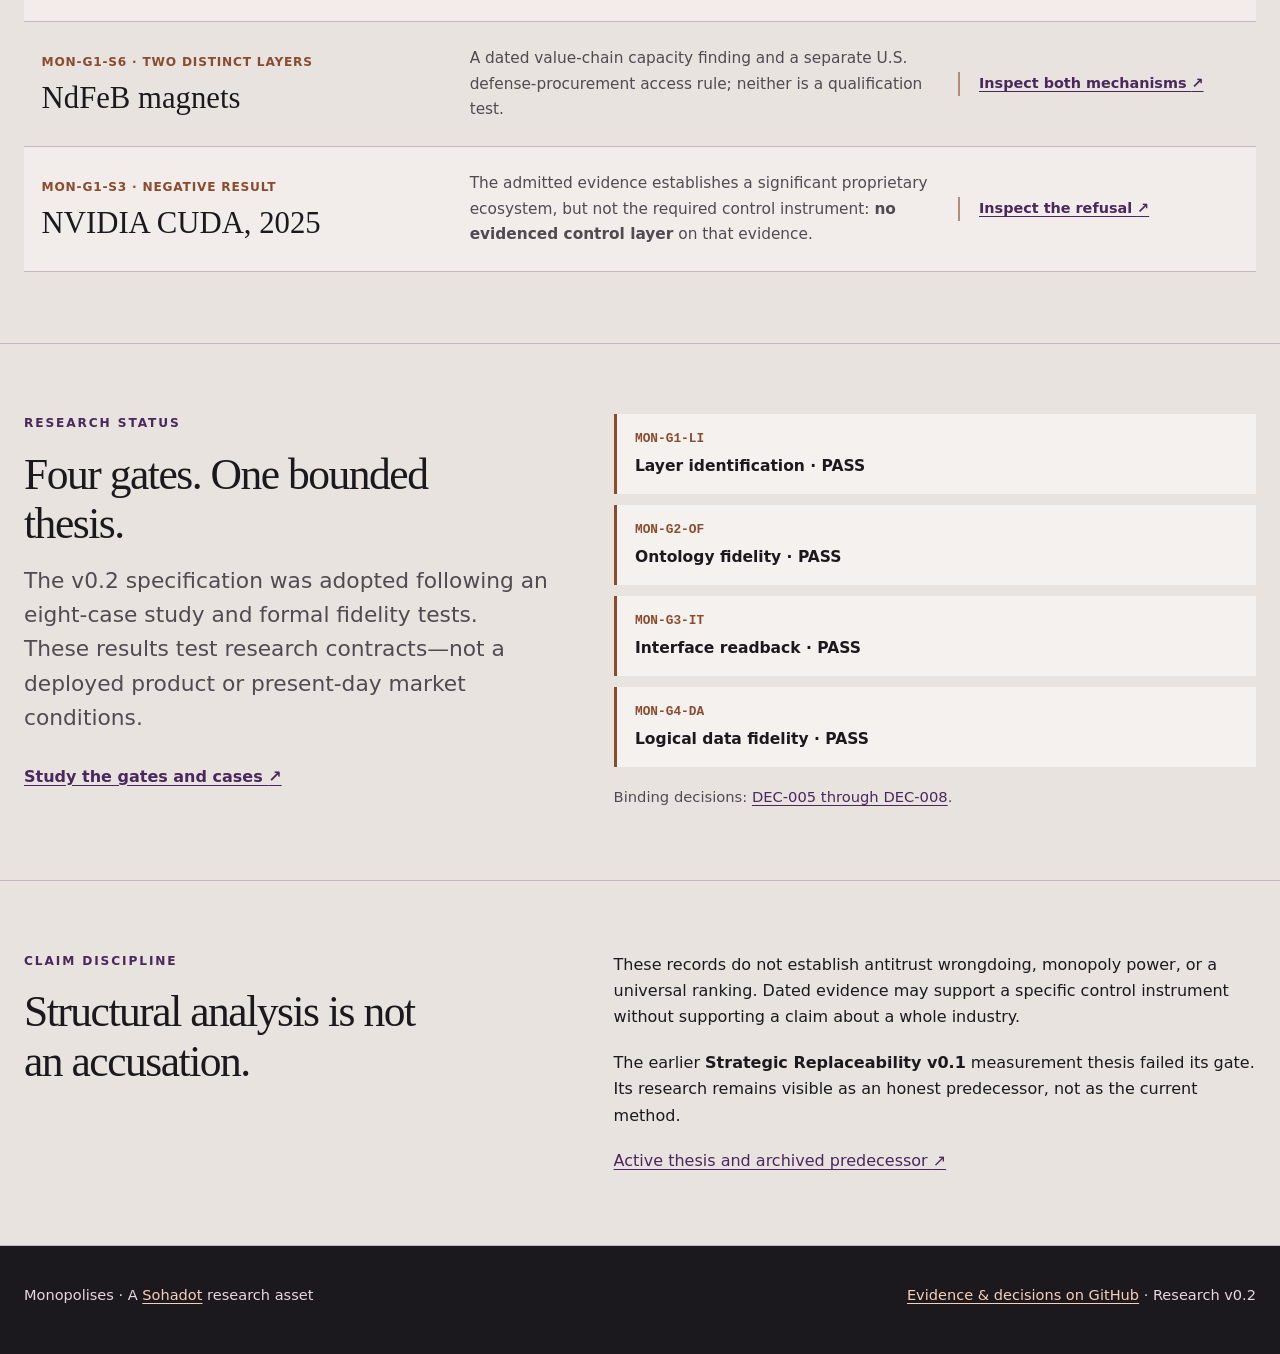
==== commit 61a4c3c4: "Redesign Monopolises public research reading layer Introduce a responsive champagne, purple and copp" ====
--- a/index.html
+++ b/index.html
@@ -5,7 +5,7 @@
   <meta name="viewport" content="width=device-width, initial-scale=1">
   <meta name="description" content="Monopolises is an evidence-governed reference on where structural control concentrates within systems. Explore the ratified Layered Monopolisation v0.2 thesis and eight bounded research cases.">
   <meta name="robots" content="index,follow,max-image-preview:large">
-  <meta name="theme-color" content="#0b0d0f">
+  <meta name="theme-color" content="#E9E3E0">
   <meta property="og:type" content="website">
   <meta property="og:title" content="Monopolises — Where Control Concentrates">
   <meta property="og:description" content="A source-bounded reference for structural control: system, layer, mechanism, evidence. No monopoly scores or legal conclusions.">
@@ -16,36 +16,43 @@
 </head>
 <body>
   <a class="skip-link" href="#main">Skip to content</a>
-  <header class="site-header"><div class="wrap nav"><a class="brand" href="/" aria-current="page">MONOPOLISES</a><nav class="nav-links" aria-label="Primary"><a href="/thesis/">Thesis</a><a href="/methodology/">Methodology</a><a href="/sources/">Sources</a><a href="/research/">Research</a><a href="/about/">About</a></nav></div></header>
+  <header class="site-header"><div class="wrap nav"><a class="brand" href="/" aria-current="page">MONOPOLISES</a><nav class="nav-links" aria-label="Primary"><a href="/thesis/">Thesis</a><a href="/methodology/">Methodology</a><a href="/sources/">Sources</a><a href="/research/">Research</a><a href="/about/">About</a><a class="nav-evidence" href="https://github.com/Sohadot/Monopolises">Evidence archive <span aria-hidden="true">↗</span></a></nav></div></header>
   <main id="main">
-    <section class="hero"><div class="wrap">
-      <p class="kicker">Layered Monopolisation · Research v0.2 · Ratified 29 August 2026</p>
-      <h1>Where does control actually sit?</h1>
-      <p class="lede">Complex systems can contain distinct points of control. Monopolises identifies <strong>where</strong> control sits, <strong>how</strong> it operates, and <strong>which primary evidence</strong> supports each bounded finding.</p>
-      <p class="thesis-line">Not a list of monopolies. A method for examining control, layer by layer.</p>
-      <div class="actions"><a class="button button-primary" href="/research/">Explore the eight cases <span aria-hidden="true">↗</span></a><a class="button button-secondary" href="/methodology/">Examine the method</a></div>
-      <p class="status">Research specification adopted · Production implementation not yet authorized</p>
-    </div></section>
+    <section class="hero" aria-labelledby="hero-title"><div class="wrap hero-layout">
+      <div class="hero-copy">
+        <p class="kicker">Monopolises / Research reference / v0.2</p>
+        <h1 id="hero-title">Where does control concentrate?</h1>
+        <p class="lede">Complex systems can contain distinct points of control. Monopolises identifies <strong>where</strong> control sits, <strong>how</strong> it operates, and <strong>which primary evidence</strong> supports each bounded finding.</p>
+        <p class="thesis-line">Not a list of monopolies. A method for examining control, layer by layer.</p>
+        <div class="actions"><a class="button button-primary" href="/research/">Explore the eight cases <span aria-hidden="true">↗</span></a><a class="button button-secondary" href="/methodology/">Examine the method <span aria-hidden="true">↗</span></a></div>
+      </div>
+      <aside class="instrument" aria-labelledby="instrument-title">
+        <p class="kicker">The reading instrument</p>
+        <h2 id="instrument-title">Four questions behind every positive finding.</h2>
+        <ol class="instrument-steps">
+          <li><span class="instrument-term">System</span><span class="instrument-detail">Which precise function and dated scope are being examined?</span></li>
+          <li><span class="instrument-term">Layer</span><span class="instrument-detail">Which kind of control is evidenced at that locus?</span></li>
+          <li><span class="instrument-term">Mechanism</span><span class="instrument-detail">What rule, capacity, or switching instrument creates the constraint?</span></li>
+          <li><span class="instrument-term">Evidence</span><span class="instrument-detail">Which primary source supports the claim, and what does it exclude?</span></li>
+        </ol>
+        <p class="instrument-caption">System × Layer × Control Mechanism × Evidence. Each record is dated and scope-bounded.</p>
+      </aside>
+    </div>
+    <div class="wrap"><div class="status-strip" aria-label="Research status"><span>Layered Monopolisation v0.2</span><span>Eight fixed research cases</span><span>Four closed research gates</span></div></div>
+    </section>
 
-    <section class="section" aria-labelledby="unit"><div class="wrap">
-      <p class="kicker">Unit of analysis</p><h2 id="unit">A claim you can inspect.</h2>
-      <p class="section-intro">Every positive record must resolve four questions. Neither a company name nor a market-share figure alone establishes a control layer.</p>
-      <div class="cards cards-4">
-        <article class="card"><span class="ordinal">01</span><h3>System</h3><p>Which precise function and dated scope are being examined?</p></article>
-        <article class="card"><span class="ordinal">02</span><h3>Layer</h3><p>Which kind of control is evidenced at that locus?</p></article>
-        <article class="card"><span class="ordinal">03</span><h3>Mechanism</h3><p>What rule, capacity, or switching instrument creates the constraint?</p></article>
-        <article class="card"><span class="ordinal">04</span><h3>Evidence</h3><p>Which primary source supports the claim, and what does it exclude?</p></article>
-      </div>
-      <p class="small-note">Four adopted layer types: <code>legal_exclusivity</code>, <code>capacity_control</code>, <code>access_gatekeeping</code>, and <code>switching_dependency</code>. <a href="/thesis/">Read the boundaries</a>.</p>
+    <section class="section taxonomy-note" aria-labelledby="unit"><div class="wrap grid-2">
+      <div><p class="kicker">Unit of analysis</p><h2 id="unit">A claim you can inspect.</h2></div>
+      <div><p>Neither a company name nor a market-share figure alone establishes a control layer. The four evidenced types are <code>legal_exclusivity</code>, <code>capacity_control</code>, <code>access_gatekeeping</code>, and <code>switching_dependency</code>.</p><a class="text-link" href="/thesis/">Read the layer boundaries <span aria-hidden="true">↗</span></a></div>
     </div></section>
 
     <section class="section" aria-labelledby="refusals"><div class="wrap">
       <p class="kicker">Evidence, including refusal</p><h2 id="refusals">The framework can say “no.”</h2>
       <p class="section-intro">A useful reference distinguishes evidenced instruments from compelling stories that its sources cannot establish.</p>
-      <div class="cards">
-        <article class="case-card"><p class="case-id">MON-G1-S8 · Positive control</p><h3>U.S. letter carriage</h3><p>A statutory <strong>legal-exclusivity</strong> instrument for defined letters over post routes, with exceptions—not all deliveries.</p><a href="https://github.com/Sohadot/Monopolises/blob/main/research/v0.2/cases/MON-G1-S8.md">Inspect the claim boundary <span aria-hidden="true">↗</span></a></article>
-        <article class="case-card"><p class="case-id">MON-G1-S6 · Two distinct layers</p><h3>NdFeB magnets</h3><p>A dated value-chain capacity finding and a separate U.S. defense-procurement access rule; neither is a qualification test.</p><a href="https://github.com/Sohadot/Monopolises/blob/main/research/v0.2/cases/MON-G1-S6.md">Inspect both mechanisms <span aria-hidden="true">↗</span></a></article>
-        <article class="case-card"><p class="case-id">MON-G1-S3 · Negative result</p><h3>NVIDIA CUDA, 2025</h3><p>The admitted evidence establishes a significant proprietary ecosystem, but not the required control instrument: <strong>no evidenced control layer</strong> on that evidence.</p><a href="https://github.com/Sohadot/Monopolises/blob/main/research/v0.2/cases/MON-G1-S3.md">Inspect the refusal <span aria-hidden="true">↗</span></a></article>
+      <div class="evidence-ledger">
+        <article class="evidence-row"><div><p class="case-id">MON-G1-S8 · Positive control</p><h3>U.S. letter carriage</h3></div><p>A statutory <strong>legal-exclusivity</strong> instrument for defined letters over post routes, with exceptions—not all deliveries.</p><a href="https://github.com/Sohadot/Monopolises/blob/main/research/v0.2/cases/MON-G1-S8.md">Inspect the claim boundary <span aria-hidden="true">↗</span></a></article>
+        <article class="evidence-row"><div><p class="case-id">MON-G1-S6 · Two distinct layers</p><h3>NdFeB magnets</h3></div><p>A dated value-chain capacity finding and a separate U.S. defense-procurement access rule; neither is a qualification test.</p><a href="https://github.com/Sohadot/Monopolises/blob/main/research/v0.2/cases/MON-G1-S6.md">Inspect both mechanisms <span aria-hidden="true">↗</span></a></article>
+        <article class="evidence-row"><div><p class="case-id">MON-G1-S3 · Negative result</p><h3>NVIDIA CUDA, 2025</h3></div><p>The admitted evidence establishes a significant proprietary ecosystem, but not the required control instrument: <strong>no evidenced control layer</strong> on that evidence.</p><a href="https://github.com/Sohadot/Monopolises/blob/main/research/v0.2/cases/MON-G1-S3.md">Inspect the refusal <span aria-hidden="true">↗</span></a></article>
       </div>
     </div></section>
 
--- a/styles.css
+++ b/styles.css
@@ -1,121 +1,246 @@
 :root {
-  --bg: #0b0d0f;
-  --panel: #11151a;
-  --text: #f4f0e8;
-  --muted: #a7adb4;
-  --line: #2a3038;
-  --signal: #c6ff6a;
-  --warm: #d7c7a7;
-  --max: 1180px;
+  color-scheme: light;
+  --bg: #E9E3E0;
+  --paper: #F5F1EF;
+  --text: #1B191E;
+  --muted: #514A52;
+  --line: #C4B5C4;
+  --purple: #4A275D;
+  --purple-mid: #6A3B7B;
+  --lilac: #AA7BAF;
+  --copper: #8A4C2E;
+  --copper-line: #B48B78;
+  --white: #FFFCFA;
+  --max: 1240px;
 }
 
 * { box-sizing: border-box; }
 html { scroll-behavior: smooth; }
 body {
   margin: 0;
-  font-family: Inter, ui-sans-serif, system-ui, -apple-system, BlinkMacSystemFont, "Segoe UI", sans-serif;
   background: var(--bg);
   color: var(--text);
-  line-height: 1.6;
-}
-a { color: inherit; }
-a:focus-visible { outline: 2px solid var(--signal); outline-offset: 4px; }
-.skip-link { position: absolute; top: -7rem; left: 1rem; z-index: 20; padding: .65rem 1rem; color: var(--bg); background: var(--signal); font-weight: 700; }
+  font-family: "Segoe UI", ui-sans-serif, system-ui, -apple-system, sans-serif;
+  font-size: 1rem;
+  line-height: 1.65;
+  -webkit-font-smoothing: antialiased;
+}
+::selection { background: #D7C0DB; color: var(--text); }
+a { color: var(--purple); text-underline-offset: .2em; }
+a:hover { color: var(--copper); }
+a:focus-visible, summary:focus-visible { outline: 3px solid var(--purple-mid); outline-offset: 4px; }
+.skip-link {
+  position: absolute;
+  top: -8rem;
+  left: 1rem;
+  z-index: 20;
+  padding: .75rem 1rem;
+  color: var(--white);
+  background: var(--purple);
+  font-weight: 700;
+}
 .skip-link:focus { top: 1rem; }
-.wrap { width: min(calc(100% - 2rem), var(--max)); margin-inline: auto; }
+.wrap { width: min(calc(100% - 3rem), var(--max)); margin-inline: auto; }
 .site-header {
-  position: sticky;
-  top: 0;
+  position: relative;
   z-index: 10;
-  backdrop-filter: blur(12px);
-  background: color-mix(in srgb, var(--bg) 86%, transparent);
   border-bottom: 1px solid var(--line);
-}
-.nav { display: flex; align-items: center; justify-content: space-between; gap: 1rem; min-height: 68px; }
-.brand { text-decoration: none; font-weight: 800; letter-spacing: .12em; font-size: .92rem; }
-.nav-links { display: flex; flex-wrap: wrap; gap: .85rem; }
-.nav-links a { text-decoration: none; color: var(--muted); font-size: .9rem; }
-.nav-links a:hover { color: var(--text); }
-.nav-links a[aria-current="page"] { color: var(--text); text-decoration: underline; text-decoration-color: var(--signal); text-underline-offset: .45rem; }
-.hero { padding: 9rem 0 5rem; }
-.kicker { color: var(--signal); text-transform: uppercase; letter-spacing: .14em; font-size: .78rem; font-weight: 700; }
-h1, h2, h3 { line-height: 1.08; margin: 0 0 1rem; }
-h1 { font-size: clamp(3rem, 8vw, 7.4rem); letter-spacing: -.055em; max-width: 11ch; }
-h2 { font-size: clamp(2rem, 4vw, 3.6rem); letter-spacing: -.035em; }
-h3 { font-size: 1.15rem; }
-.hero h1 { max-width: 13ch; }
+  background: var(--paper);
+}
+.nav {
+  display: flex;
+  align-items: center;
+  justify-content: space-between;
+  gap: 1.5rem;
+  min-height: 84px;
+}
+.brand {
+  flex-shrink: 0;
+  color: var(--purple);
+  font-family: Georgia, "Times New Roman", serif;
+  font-size: clamp(1.18rem, 2vw, 1.6rem);
+  font-weight: 700;
+  letter-spacing: .075em;
+  line-height: 1.2;
+  text-decoration: none;
+}
+.brand:hover { color: var(--purple-mid); }
+.nav-links { display: flex; flex-wrap: wrap; align-items: center; justify-content: flex-end; gap: clamp(.8rem, 2vw, 2rem); }
+.nav-links a {
+  color: var(--text);
+  font-size: .91rem;
+  font-weight: 600;
+  padding: .8rem .1rem;
+  text-decoration: none;
+  transition: color .15s ease;
+}
+.nav-links a:hover { color: var(--purple-mid); }
+.nav-links a[aria-current="page"] { color: var(--purple); text-decoration: underline; text-decoration-color: var(--copper); text-decoration-thickness: 2px; text-underline-offset: .65rem; }
+.nav-links .nav-evidence { padding: .48rem .8rem; border: 1px solid var(--copper); color: var(--copper); font-size: .82rem; font-weight: 750; white-space: nowrap; }
+.nav-links .nav-evidence:hover { color: var(--white); background: var(--copper); }
+
+.kicker {
+  margin: 0 0 1.1rem;
+  color: var(--purple);
+  font-size: .76rem;
+  font-weight: 800;
+  letter-spacing: .155em;
+  line-height: 1.5;
+  text-transform: uppercase;
+}
+h1, h2, h3 {
+  margin: 0 0 1rem;
+  font-family: Georgia, "Times New Roman", serif;
+  font-weight: 500;
+  line-height: 1.13;
+}
+h1 { font-size: clamp(3.1rem, 6.4vw, 6.4rem); letter-spacing: -.055em; }
+h2 { font-size: clamp(2rem, 3.4vw, 3.25rem); letter-spacing: -.034em; }
+h3 { font-size: 1.45rem; }
+p { margin: 0 0 1.2rem; }
+strong { font-weight: 700; }
+.lede { max-width: 46rem; color: var(--muted); font-size: clamp(1.15rem, 1.7vw, 1.42rem); line-height: 1.57; }
 .lede strong { color: var(--text); }
-.lede { font-size: clamp(1.2rem, 2vw, 1.7rem); color: var(--muted); max-width: 46rem; }
-.thesis-line { margin-top: 2.5rem; font-size: clamp(1.35rem, 3vw, 2.2rem); max-width: 28ch; color: var(--warm); }
-.status { display: inline-flex; gap: .5rem; align-items: center; margin-top: 2rem; padding: .6rem .8rem; border: 1px solid var(--line); border-radius: 999px; color: var(--muted); font-size: .86rem; }
-.status::before { content: ""; width: .55rem; height: .55rem; border-radius: 50%; background: var(--signal); }
-.section { padding: 5rem 0; border-top: 1px solid var(--line); }
-.section-intro { color: var(--muted); max-width: 48rem; font-size: 1.15rem; margin: 0 0 2rem; }
-.actions { display: flex; gap: .8rem; flex-wrap: wrap; margin-top: 2rem; }
-.button { display: inline-flex; justify-content: center; align-items: center; gap: .65rem; padding: .85rem 1.15rem; font-weight: 700; font-size: .95rem; text-decoration: none; border: 1px solid var(--line); border-radius: 6px; transition: background-color .18s ease, border-color .18s ease; }
-.button-primary { color: var(--bg); background: var(--signal); border-color: var(--signal); }
-.button-primary:hover { background: #e0ffad; }
-.button-secondary { background: var(--panel); }
-.button-secondary:hover { border-color: var(--warm); }
-.text-link { display: inline-block; margin-top: 1.2rem; font-weight: 700; }
-.grid-2 { display: grid; grid-template-columns: 1.1fr .9fr; gap: clamp(2rem, 6vw, 6rem); align-items: start; }
-.panel { border: 1px solid var(--line); background: var(--panel); padding: 1.25rem; border-radius: 16px; }
-.horizon { margin-top: 2rem; border: 1px solid var(--line); border-radius: 18px; padding: 1.35rem; background: linear-gradient(180deg, #101419, #0d1014); }
-.horizon-head { display:flex; justify-content:space-between; gap:1rem; color:var(--muted); font-size:.82rem; text-transform:uppercase; letter-spacing:.08em; }
-.track { position: relative; margin: 2.2rem 0 1rem; height: 2px; background: var(--line); }
-.track::before { content:""; position:absolute; left:0; top:-5px; width:12px; height:12px; border-radius:50%; background:var(--text); }
-.track::after { content:""; position:absolute; right:0; top:-5px; width:12px; height:12px; border-radius:50%; background:var(--signal); }
-.window { position:absolute; left:31%; right:18%; top:-1px; height:2px; background:var(--warm); }
-.markers { display:grid; grid-template-columns: 1fr 1fr 1fr; gap:1rem; font-size:.9rem; }
-.markers div:nth-child(2) { text-align:center; color:var(--warm); }
-.markers div:nth-child(3) { text-align:right; color:var(--signal); }
-.cards { display:grid; grid-template-columns:repeat(3,minmax(0,1fr)); gap:1rem; }
+.muted, .section-intro { color: var(--muted); }
+.section-intro { max-width: 47rem; font-size: 1.1rem; margin-bottom: 2rem; }
+.small-note { margin-top: 2rem; color: var(--muted); font-size: .94rem; }
+code { font-size: .9em; overflow-wrap: anywhere; }
+
+/* Landing editorial and four-part source-reading instrument. */
+.hero { padding: clamp(3rem, 5vw, 5.1rem) 0 0; }
+.hero-layout { display: grid; grid-template-columns: minmax(0, 1fr) minmax(0, 1fr); gap: clamp(2.5rem, 5.5vw, 6rem); align-items: start; }
+.hero-copy { border-left: 4px solid var(--purple-mid); padding-left: clamp(1rem, 2vw, 2rem); }
+.hero h1 { max-width: 11.5ch; margin-bottom: 1.65rem; }
+.hero .lede { max-width: 34rem; }
+.thesis-line {
+  max-width: 33rem;
+  margin: 1.8rem 0 0;
+  color: var(--purple);
+  font-family: Georgia, "Times New Roman", serif;
+  font-size: clamp(1.24rem, 2vw, 1.7rem);
+  font-style: italic;
+  line-height: 1.4;
+}
+.actions { display: flex; flex-wrap: wrap; gap: .75rem; margin-top: 2.1rem; }
+.button {
+  display: inline-flex;
+  min-height: 48px;
+  align-items: center;
+  justify-content: center;
+  gap: .6rem;
+  border: 1px solid var(--copper);
+  border-radius: 2px;
+  padding: .76rem 1.14rem;
+  font-size: .93rem;
+  font-weight: 720;
+  line-height: 1.3;
+  text-align: center;
+  text-decoration: none;
+  transition: background .15s ease, color .15s ease;
+}
+.button-primary { background: var(--purple); border-color: var(--purple); color: var(--white); }
+.button-primary:hover { background: #603475; color: var(--white); }
+.button-secondary { color: var(--copper); background: transparent; }
+.button-secondary:hover { background: #EEE3DF; color: #62351F; }
+.instrument { min-width: 0; border-left: 1px solid var(--lilac); padding-left: clamp(1.4rem, 2.5vw, 2.4rem); }
+.instrument h2 { max-width: 28rem; margin-bottom: 1.9rem; font-size: clamp(1.25rem, 2.05vw, 1.65rem); font-style: italic; line-height: 1.36; }
+.instrument-steps { display: grid; gap: .8rem; padding: 0 0 0 1.8rem; margin: 0; list-style: none; counter-reset: step; position: relative; }
+.instrument-steps::before { content: ""; position: absolute; top: 1.5rem; bottom: 1.5rem; left: .62rem; border-left: 2px solid var(--copper); }
+.instrument-steps li { display: grid; grid-template-columns: minmax(7.5rem, 9rem) minmax(0, 1fr); gap: .8rem; align-items: stretch; position: relative; }
+.instrument-steps li::before { content: ""; position: absolute; top: calc(50% - .37rem); left: -1.64rem; z-index: 1; width: .74rem; height: .74rem; border: 2px solid var(--copper); border-radius: 100%; background: var(--bg); }
+.instrument-term { display: flex; align-items: center; justify-content: center; min-height: 4.2rem; padding: .7rem .45rem; background: var(--purple); color: var(--white); font-family: Georgia, "Times New Roman", serif; font-size: 1.06rem; font-weight: 700; line-height: 1.2; }
+.instrument-detail { display: flex; align-items: center; padding: .7rem 1rem; border: 1px solid var(--line); background: var(--paper); font-size: .96rem; line-height: 1.42; }
+.instrument-caption { margin: 1.65rem 0 0; border-left: 3px solid var(--copper); padding-left: .9rem; color: var(--muted); font-family: Georgia, "Times New Roman", serif; font-size: 1.05rem; font-style: italic; }
+.status-strip { display: flex; justify-content: space-between; flex-wrap: wrap; gap: .8rem 1.2rem; margin-top: 3.5rem; padding: 1.05rem 1.25rem; border-block: 1px solid var(--lilac); color: var(--purple); font-size: .87rem; font-weight: 700; letter-spacing: .06em; }
+.status-strip span:not(:last-child)::after { content: "·"; padding-left: 1.2rem; color: var(--copper); }
+
+/* Evidence and editorial sections. */
+.section { padding: clamp(3.7rem, 5.5vw, 6rem) 0; border-bottom: 1px solid var(--line); }
+.section h2 { max-width: 20ch; }
+.taxonomy-note { background: var(--paper); }
+.taxonomy-note p:not(.kicker) { color: var(--muted); }
+.taxonomy-note code { color: var(--purple); font-weight: 700; }
+.grid-2 { display: grid; grid-template-columns: minmax(0, .9fr) minmax(0, 1.1fr); gap: clamp(2rem, 5vw, 6rem); align-items: start; }
+.cards { display: grid; grid-template-columns: repeat(3, minmax(0, 1fr)); gap: 1.4rem; }
 .cards-4 { grid-template-columns: repeat(4, minmax(0, 1fr)); }
-.card { border-top: 1px solid var(--line); padding-top: 1rem; }
-.card p, .muted { color: var(--muted); }
-.card a { color: var(--signal); }
-.ordinal { display: block; margin-bottom: 1.6rem; font-family: ui-monospace, monospace; color: var(--signal); font-size: .85rem; }
-.small-note { margin-top: 2rem; font-size: .94rem; color: var(--muted); }
-.small-note code, .case-card code { color: var(--warm); overflow-wrap: anywhere; }
-.case-grid { display: grid; grid-template-columns: repeat(2, minmax(0,1fr)); gap: 1rem; }
-.case-card { display: flex; flex-direction: column; min-width: 0; padding: 1.6rem; border: 1px solid var(--line); background: var(--panel); border-radius: 12px; }
-.case-card h3 { margin-bottom: .75rem; font-size: 1.45rem; line-height: 1.22; }
+.card { min-width: 0; border-top: 2px solid var(--copper-line); padding: 1.35rem .35rem 0 0; }
+.card h3 { color: var(--purple); }
+.card p { color: var(--muted); }
+.card a { font-weight: 700; }
+.ordinal { display: block; margin-bottom: 1rem; color: var(--copper); font-family: ui-monospace, monospace; font-size: .85rem; }
+.evidence-ledger { display: grid; border-top: 1px solid var(--line); }
+.evidence-row { display: grid; grid-template-columns: minmax(0, 1fr) minmax(0, 1.15fr) minmax(0, .7fr); gap: 1.7rem; align-items: center; padding: 1.5rem 1.1rem; border-bottom: 1px solid var(--line); }
+.evidence-row:nth-child(odd) { background: color-mix(in srgb, var(--paper) 72%, transparent); }
+.evidence-row h3 { margin: .3rem 0 0; font-size: clamp(1.4rem, 2.4vw, 1.95rem); }
+.evidence-row p:not(.case-id) { margin: 0; color: var(--muted); font-size: .96rem; }
+.case-id { margin: 0 0 .6rem; color: var(--copper); font-size: .76rem; font-weight: 800; letter-spacing: .065em; line-height: 1.5; text-transform: uppercase; }
+.evidence-row a { border-left: 2px solid var(--copper-line); padding-left: 1.2rem; font-size: .9rem; font-weight: 700; }
+.case-grid { display: grid; grid-template-columns: repeat(2, minmax(0, 1fr)); gap: 1rem; }
+.case-card { display: flex; flex-direction: column; min-width: 0; padding: clamp(1.3rem, 2.5vw, 2rem); border: 1px solid var(--line); background: var(--paper); }
+.case-card h3 { margin-bottom: .8rem; color: var(--text); font-size: 1.6rem; }
 .case-card p { color: var(--muted); }
-.case-card p strong { color: var(--text); }
-.case-card a { margin-top: auto; padding-top: 1rem; color: var(--signal); text-decoration-thickness: 1px; text-underline-offset: .2rem; font-weight: 650; }
-.case-card .case-id { margin: 0 0 1.1rem; color: var(--warm); text-transform: uppercase; letter-spacing: .08em; font-size: .74rem; font-weight: 750; }
-.type-chip { display: inline-block; margin: .1rem .1rem .1rem 0; padding: .14rem .4rem; border: 1px solid #63765b; border-radius: 3px; color: #d7f5bf; font-family: ui-monospace, monospace; font-size: .72rem; overflow-wrap: anywhere; }
-.type-negative { border-color: #7a7183; color: #d3c6e0; }
-.gate-list { display: grid; gap: .8rem; }
-.gate-list > div { padding: .9rem 1rem; border-left: 2px solid var(--signal); background: var(--panel); }
-.gate-list > div > span { display: block; margin-bottom: .2rem; color: var(--warm); font-family: ui-monospace, monospace; font-size: .77rem; }
-.gate-list strong { color: var(--text); }
-.gate-list p { margin: .5rem 0 0; font-size: .93rem; color: var(--muted); }
-.principles { padding-left: 1.3rem; }
-.principles li { margin: 0 0 .75rem; }
-.callout { border-left: 2px solid var(--signal); padding-left: 1rem; color: var(--muted); }
-.content { max-width: 760px; }
+.case-card strong { color: var(--text); }
+.case-card a { margin-top: auto; padding-top: .9rem; color: var(--purple); font-size: .95rem; font-weight: 700; }
+.type-chip { display: inline-block; margin: .15rem .2rem .15rem 0; padding: .17rem .45rem; border: 1px solid var(--copper-line); color: var(--purple); font-family: ui-monospace, monospace; font-size: .74rem; font-weight: 650; line-height: 1.35; overflow-wrap: anywhere; }
+.type-negative { border-color: var(--purple-mid); color: var(--purple-mid); }
+.gate-list { display: grid; gap: .65rem; }
+.gate-list > div { padding: .9rem 1.15rem; border-left: 3px solid var(--copper); background: var(--paper); }
+.gate-list > div > span { display: block; margin-bottom: .25rem; color: var(--copper); font-family: ui-monospace, monospace; font-size: .8rem; font-weight: 700; }
+.gate-list strong { color: var(--text); font-size: .97rem; }
+.gate-list p { margin: .5rem 0 0; color: var(--muted); font-size: .92rem; }
+.principles { padding-left: 1.25rem; }
+.principles li { margin-bottom: .85rem; padding-left: .25rem; }
+.principles li::marker { color: var(--copper); }
+.callout { border-left: 3px solid var(--purple); padding-left: 1rem; color: var(--muted); }
+.text-link { display: inline-block; margin-top: .6rem; font-weight: 700; }
+.content { max-width: 780px; }
 .content p, .content li { color: var(--muted); }
 .content strong { color: var(--text); }
-.content code { color: var(--signal); }
-.breadcrumb { padding-top: 2rem; color: var(--muted); font-size: .9rem; }
-.breadcrumb a { color: var(--muted); }
-.page-head { padding: 5rem 0 3rem; }
-.page-head h1 { font-size: clamp(2.8rem, 6vw, 5.2rem); max-width: 13ch; }
-footer { border-top:1px solid var(--line); padding:2rem 0 3rem; color:var(--muted); font-size:.9rem; }
-footer .wrap { display:flex; justify-content:space-between; gap:1rem; flex-wrap:wrap; }
-
+.content code { color: var(--purple); }
+.breadcrumb { padding-top: 1.65rem; color: var(--muted); font-size: .87rem; }
+.breadcrumb a { color: var(--purple); }
+.page-head { padding: clamp(3.3rem, 5vw, 5rem) 0 clamp(2.8rem, 4vw, 4rem); }
+.page-head h1 { max-width: 16ch; font-size: clamp(3rem, 6vw, 5.4rem); }
+.page-head .lede { max-width: 58rem; }
+footer { padding: 2.3rem 0 3rem; color: #E4D9DF; background: var(--text); font-size: .91rem; }
+footer a { color: #F7CFB7; }
+footer a:hover { color: var(--white); }
+footer .wrap { display: flex; flex-wrap: wrap; justify-content: space-between; gap: 1rem 2rem; }
+
+@media (max-width: 1020px) {
+  .nav { flex-wrap: wrap; gap: .15rem; padding-block: 1.15rem .45rem; }
+  .nav-links { width: 100%; justify-content: flex-start; gap: 1.5rem; }
+  .hero-layout { grid-template-columns: minmax(0, 1fr); }
+  .hero h1 { max-width: 14ch; }
+  .instrument { border-top: 1px solid var(--line); border-left: 0; padding: 2.2rem 0 0; }
+}
 @media (max-width: 800px) {
-  .hero { padding-top: 6rem; }
-  .grid-2, .cards, .case-grid { grid-template-columns: 1fr; }
-  .nav { align-items:flex-start; padding-block: 1rem; }
-  .nav-links { justify-content:flex-end; }
-}
-
-@media (min-width: 801px) and (max-width: 1020px) {
-  .cards-4 { grid-template-columns: repeat(2, minmax(0,1fr)); }
-}
-
+  .cards, .cards-4, .case-grid, .grid-2 { grid-template-columns: minmax(0, 1fr); }
+  .evidence-row { grid-template-columns: minmax(0, 1fr); gap: .8rem; }
+  .evidence-row a { border-left: 0; padding: 0 0 .1rem; }
+  .section { padding-block: 3.5rem; }
+  .status-strip span:not(:last-child)::after { content: ""; padding-left: 0; }
+}
+@media (max-width: 560px) {
+  .wrap { width: min(calc(100% - 2rem), var(--max)); }
+  .brand { font-size: 1.24rem; }
+  .nav-links { flex-wrap: nowrap; overflow-x: auto; gap: 1.2rem; scrollbar-width: thin; }
+  .nav-links a { flex: 0 0 auto; min-height: 44px; }
+  .hero { padding-top: 2.6rem; }
+  .hero h1 { font-size: clamp(2.6rem, 11.4vw, 3.7rem); letter-spacing: -.055em; }
+  .hero-copy { padding-left: 1rem; }
+  .instrument-steps { padding-left: 1.3rem; }
+  .instrument-steps::before { left: .28rem; }
+  .instrument-steps li { grid-template-columns: minmax(0, 1fr); gap: 0; }
+  .instrument-steps li::before { left: -1.33rem; top: 1rem; }
+  .instrument-term { justify-content: flex-start; min-height: 0; padding: .6rem .8rem; }
+  .instrument-detail { padding: .8rem; }
+  .status-strip { display: grid; margin-top: 2.3rem; gap: .5rem; padding: .95rem .2rem; font-size: .8rem; }
+  .actions { flex-direction: column; align-items: stretch; }
+  .page-head h1 { font-size: clamp(2.6rem, 10vw, 4rem); }
+  .case-card { padding: 1.3rem; }
+}
 @media (prefers-reduced-motion: reduce) {
   html { scroll-behavior: auto; }
-}
+  .button, .nav-links a { transition: none; }
+}
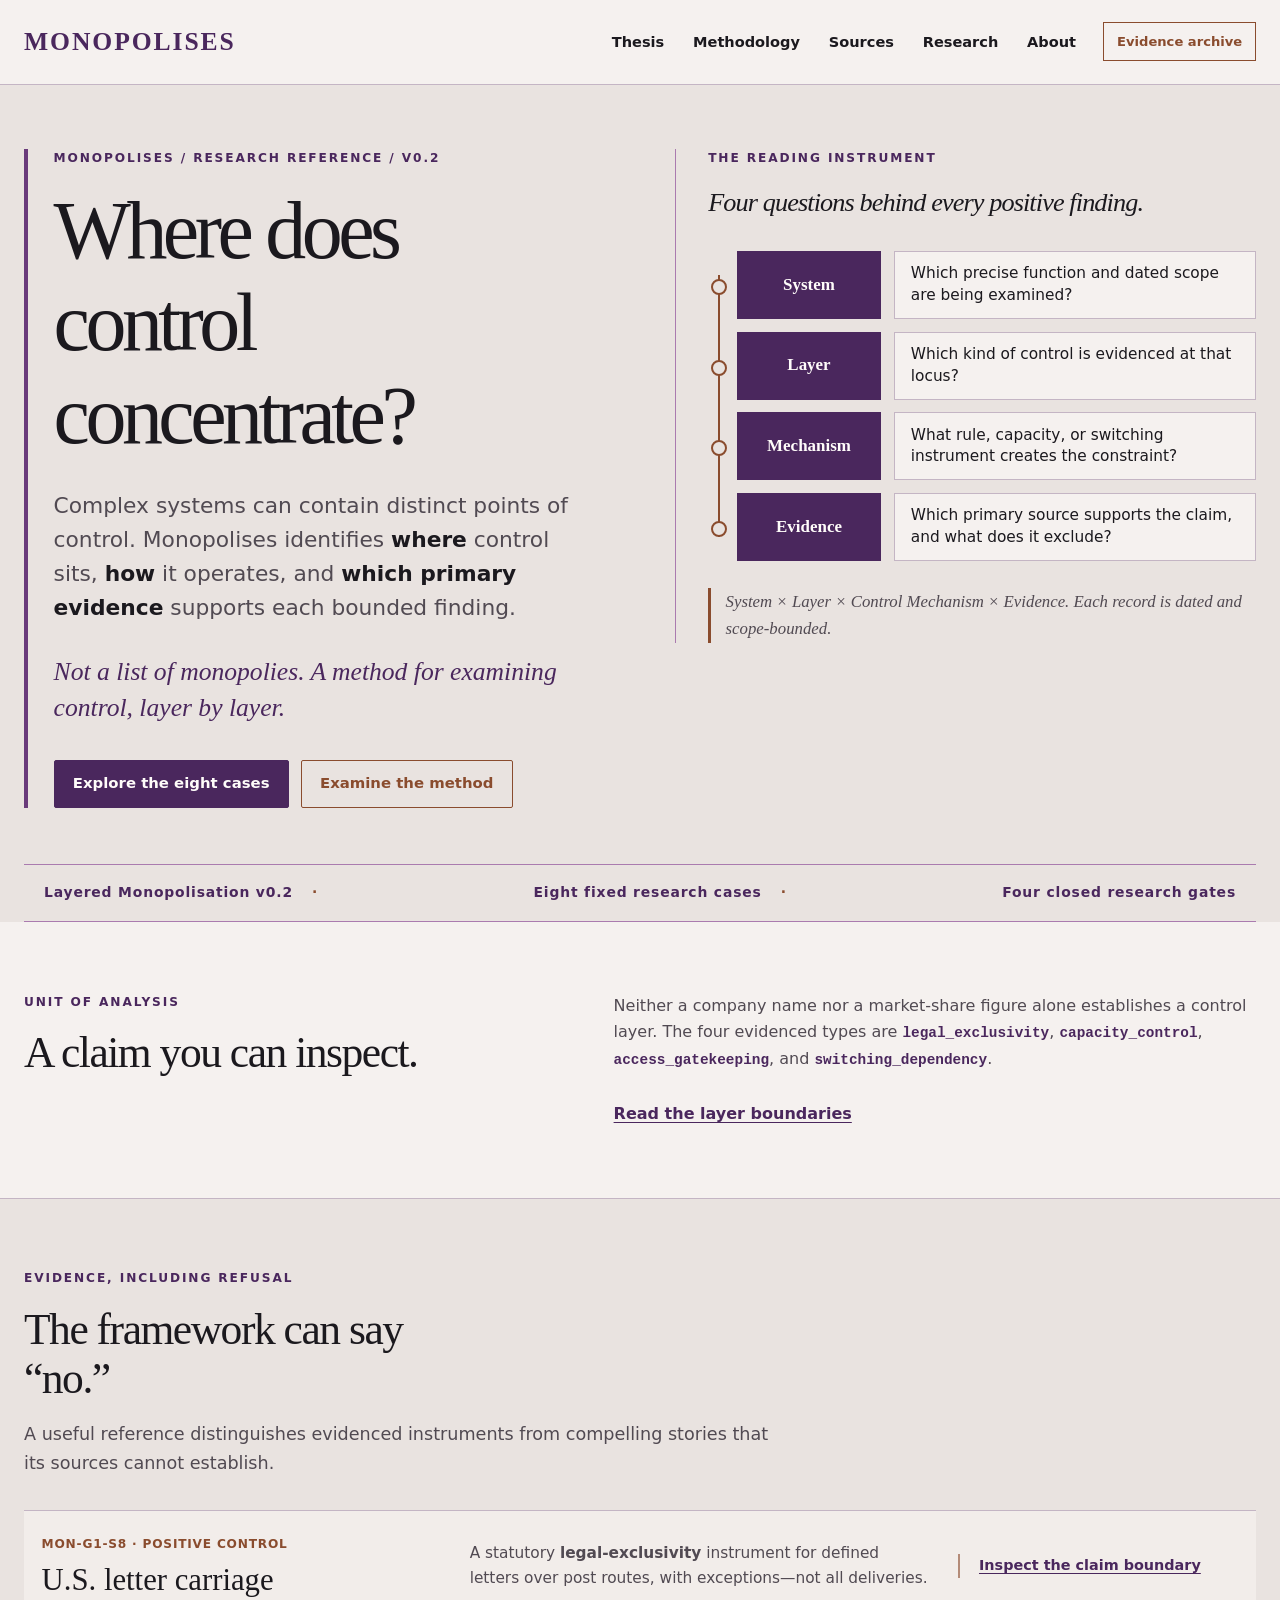
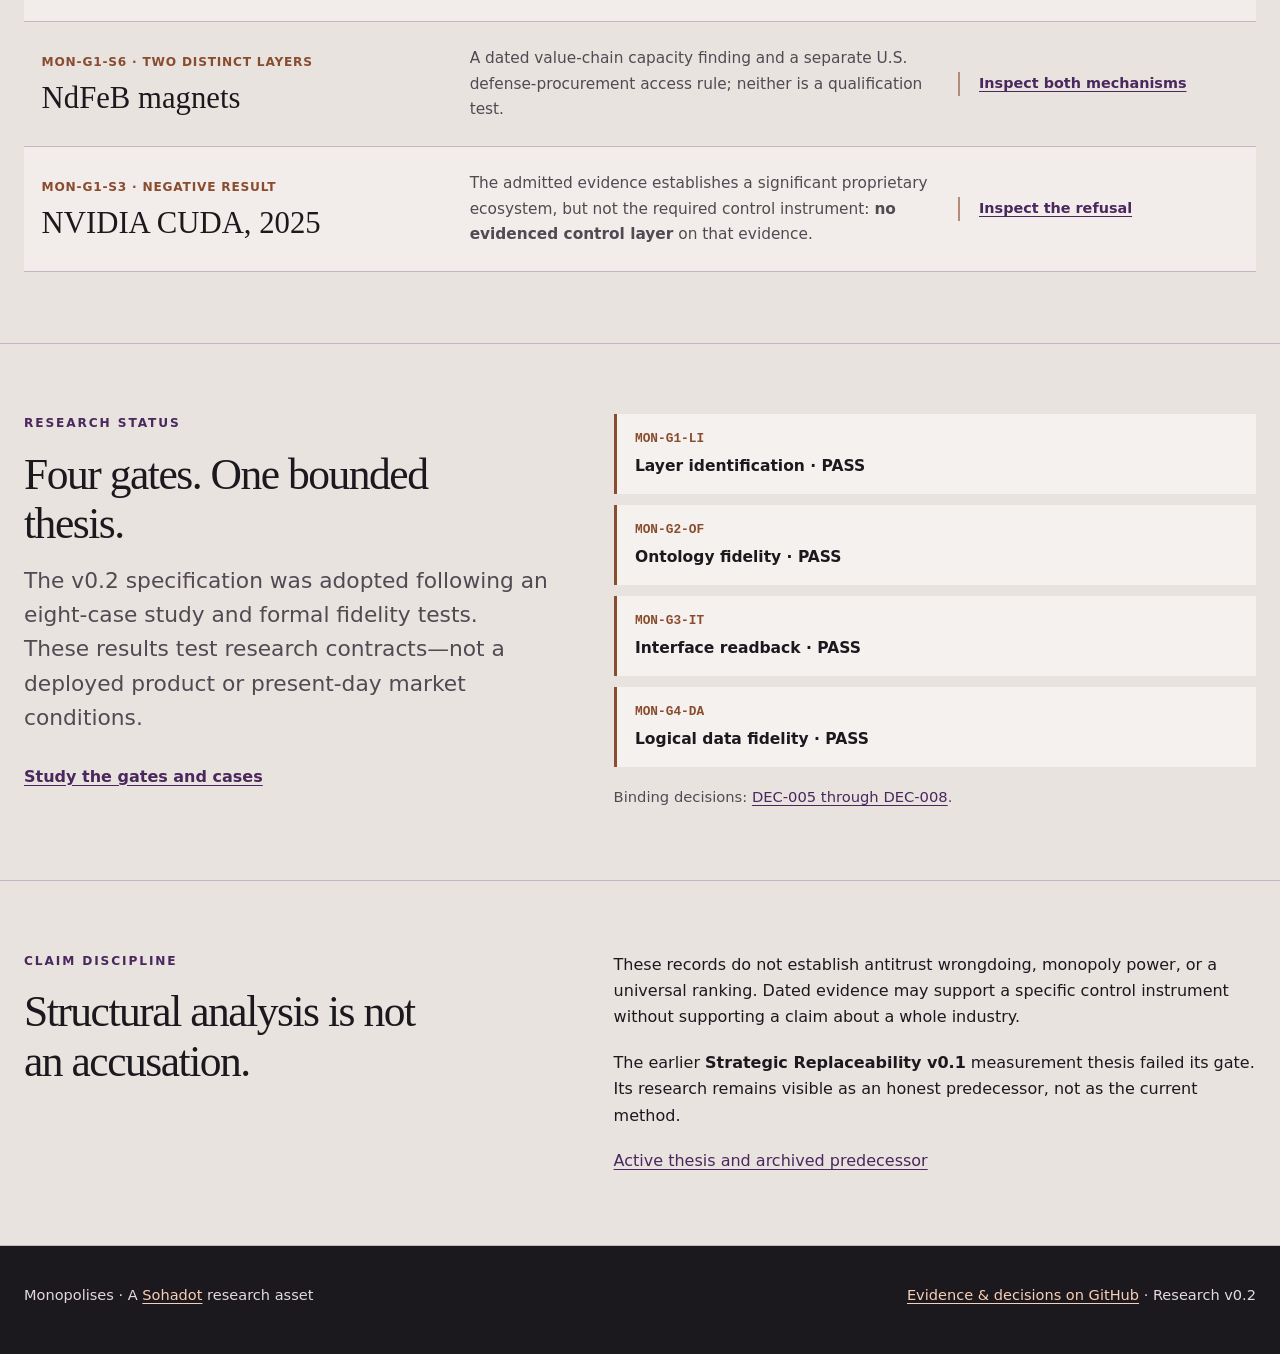
==== commit 44c44a4f: "Remove unsupported decorative arrow glyphs from public links" ====
--- a/index.html
+++ b/index.html
@@ -16,7 +16,7 @@
 </head>
 <body>
   <a class="skip-link" href="#main">Skip to content</a>
-  <header class="site-header"><div class="wrap nav"><a class="brand" href="/" aria-current="page">MONOPOLISES</a><nav class="nav-links" aria-label="Primary"><a href="/thesis/">Thesis</a><a href="/methodology/">Methodology</a><a href="/sources/">Sources</a><a href="/research/">Research</a><a href="/about/">About</a><a class="nav-evidence" href="https://github.com/Sohadot/Monopolises">Evidence archive <span aria-hidden="true">↗</span></a></nav></div></header>
+  <header class="site-header"><div class="wrap nav"><a class="brand" href="/" aria-current="page">MONOPOLISES</a><nav class="nav-links" aria-label="Primary"><a href="/thesis/">Thesis</a><a href="/methodology/">Methodology</a><a href="/sources/">Sources</a><a href="/research/">Research</a><a href="/about/">About</a><a class="nav-evidence" href="https://github.com/Sohadot/Monopolises">Evidence archive</a></nav></div></header>
   <main id="main">
     <section class="hero" aria-labelledby="hero-title"><div class="wrap hero-layout">
       <div class="hero-copy">
@@ -24,7 +24,7 @@
         <h1 id="hero-title">Where does control concentrate?</h1>
         <p class="lede">Complex systems can contain distinct points of control. Monopolises identifies <strong>where</strong> control sits, <strong>how</strong> it operates, and <strong>which primary evidence</strong> supports each bounded finding.</p>
         <p class="thesis-line">Not a list of monopolies. A method for examining control, layer by layer.</p>
-        <div class="actions"><a class="button button-primary" href="/research/">Explore the eight cases <span aria-hidden="true">↗</span></a><a class="button button-secondary" href="/methodology/">Examine the method <span aria-hidden="true">↗</span></a></div>
+        <div class="actions"><a class="button button-primary" href="/research/">Explore the eight cases</a><a class="button button-secondary" href="/methodology/">Examine the method</a></div>
       </div>
       <aside class="instrument" aria-labelledby="instrument-title">
         <p class="kicker">The reading instrument</p>
@@ -43,27 +43,27 @@
 
     <section class="section taxonomy-note" aria-labelledby="unit"><div class="wrap grid-2">
       <div><p class="kicker">Unit of analysis</p><h2 id="unit">A claim you can inspect.</h2></div>
-      <div><p>Neither a company name nor a market-share figure alone establishes a control layer. The four evidenced types are <code>legal_exclusivity</code>, <code>capacity_control</code>, <code>access_gatekeeping</code>, and <code>switching_dependency</code>.</p><a class="text-link" href="/thesis/">Read the layer boundaries <span aria-hidden="true">↗</span></a></div>
+      <div><p>Neither a company name nor a market-share figure alone establishes a control layer. The four evidenced types are <code>legal_exclusivity</code>, <code>capacity_control</code>, <code>access_gatekeeping</code>, and <code>switching_dependency</code>.</p><a class="text-link" href="/thesis/">Read the layer boundaries</a></div>
     </div></section>
 
     <section class="section" aria-labelledby="refusals"><div class="wrap">
       <p class="kicker">Evidence, including refusal</p><h2 id="refusals">The framework can say “no.”</h2>
       <p class="section-intro">A useful reference distinguishes evidenced instruments from compelling stories that its sources cannot establish.</p>
       <div class="evidence-ledger">
-        <article class="evidence-row"><div><p class="case-id">MON-G1-S8 · Positive control</p><h3>U.S. letter carriage</h3></div><p>A statutory <strong>legal-exclusivity</strong> instrument for defined letters over post routes, with exceptions—not all deliveries.</p><a href="https://github.com/Sohadot/Monopolises/blob/main/research/v0.2/cases/MON-G1-S8.md">Inspect the claim boundary <span aria-hidden="true">↗</span></a></article>
-        <article class="evidence-row"><div><p class="case-id">MON-G1-S6 · Two distinct layers</p><h3>NdFeB magnets</h3></div><p>A dated value-chain capacity finding and a separate U.S. defense-procurement access rule; neither is a qualification test.</p><a href="https://github.com/Sohadot/Monopolises/blob/main/research/v0.2/cases/MON-G1-S6.md">Inspect both mechanisms <span aria-hidden="true">↗</span></a></article>
-        <article class="evidence-row"><div><p class="case-id">MON-G1-S3 · Negative result</p><h3>NVIDIA CUDA, 2025</h3></div><p>The admitted evidence establishes a significant proprietary ecosystem, but not the required control instrument: <strong>no evidenced control layer</strong> on that evidence.</p><a href="https://github.com/Sohadot/Monopolises/blob/main/research/v0.2/cases/MON-G1-S3.md">Inspect the refusal <span aria-hidden="true">↗</span></a></article>
+        <article class="evidence-row"><div><p class="case-id">MON-G1-S8 · Positive control</p><h3>U.S. letter carriage</h3></div><p>A statutory <strong>legal-exclusivity</strong> instrument for defined letters over post routes, with exceptions—not all deliveries.</p><a href="https://github.com/Sohadot/Monopolises/blob/main/research/v0.2/cases/MON-G1-S8.md">Inspect the claim boundary</a></article>
+        <article class="evidence-row"><div><p class="case-id">MON-G1-S6 · Two distinct layers</p><h3>NdFeB magnets</h3></div><p>A dated value-chain capacity finding and a separate U.S. defense-procurement access rule; neither is a qualification test.</p><a href="https://github.com/Sohadot/Monopolises/blob/main/research/v0.2/cases/MON-G1-S6.md">Inspect both mechanisms</a></article>
+        <article class="evidence-row"><div><p class="case-id">MON-G1-S3 · Negative result</p><h3>NVIDIA CUDA, 2025</h3></div><p>The admitted evidence establishes a significant proprietary ecosystem, but not the required control instrument: <strong>no evidenced control layer</strong> on that evidence.</p><a href="https://github.com/Sohadot/Monopolises/blob/main/research/v0.2/cases/MON-G1-S3.md">Inspect the refusal</a></article>
       </div>
     </div></section>
 
     <section class="section" aria-labelledby="gates"><div class="wrap grid-2">
-      <div><p class="kicker">Research status</p><h2 id="gates">Four gates. One bounded thesis.</h2><p class="lede">The v0.2 specification was adopted following an eight-case study and formal fidelity tests. These results test research contracts—not a deployed product or present-day market conditions.</p><a class="text-link" href="/research/">Study the gates and cases <span aria-hidden="true">↗</span></a></div>
+      <div><p class="kicker">Research status</p><h2 id="gates">Four gates. One bounded thesis.</h2><p class="lede">The v0.2 specification was adopted following an eight-case study and formal fidelity tests. These results test research contracts—not a deployed product or present-day market conditions.</p><a class="text-link" href="/research/">Study the gates and cases</a></div>
       <div class="gate-list"><div><span>MON-G1-LI</span><strong>Layer identification · PASS</strong></div><div><span>MON-G2-OF</span><strong>Ontology fidelity · PASS</strong></div><div><span>MON-G3-IT</span><strong>Interface readback · PASS</strong></div><div><span>MON-G4-DA</span><strong>Logical data fidelity · PASS</strong></div><p>Binding decisions: <a href="https://github.com/Sohadot/Monopolises/blob/main/DECISION_LOG.md">DEC-005 through DEC-008</a>.</p></div>
     </div></section>
 
     <section class="section" aria-labelledby="limits"><div class="wrap grid-2">
       <div><p class="kicker">Claim discipline</p><h2 id="limits">Structural analysis is not an accusation.</h2></div>
-      <div><p>These records do not establish antitrust wrongdoing, monopoly power, or a universal ranking. Dated evidence may support a specific control instrument without supporting a claim about a whole industry.</p><p>The earlier <strong>Strategic Replaceability v0.1</strong> measurement thesis failed its gate. Its research remains visible as an honest predecessor, not as the current method.</p><a href="/thesis/">Active thesis and archived predecessor <span aria-hidden="true">↗</span></a></div>
+      <div><p>These records do not establish antitrust wrongdoing, monopoly power, or a universal ranking. Dated evidence may support a specific control instrument without supporting a claim about a whole industry.</p><p>The earlier <strong>Strategic Replaceability v0.1</strong> measurement thesis failed its gate. Its research remains visible as an honest predecessor, not as the current method.</p><a href="/thesis/">Active thesis and archived predecessor</a></div>
     </div></section>
   </main>
   <footer><div class="wrap"><span>Monopolises · A <a href="https://sohadot.com">Sohadot</a> research asset</span><span><a href="https://github.com/Sohadot/Monopolises">Evidence &amp; decisions on GitHub</a> · Research v0.2</span></div></footer>
